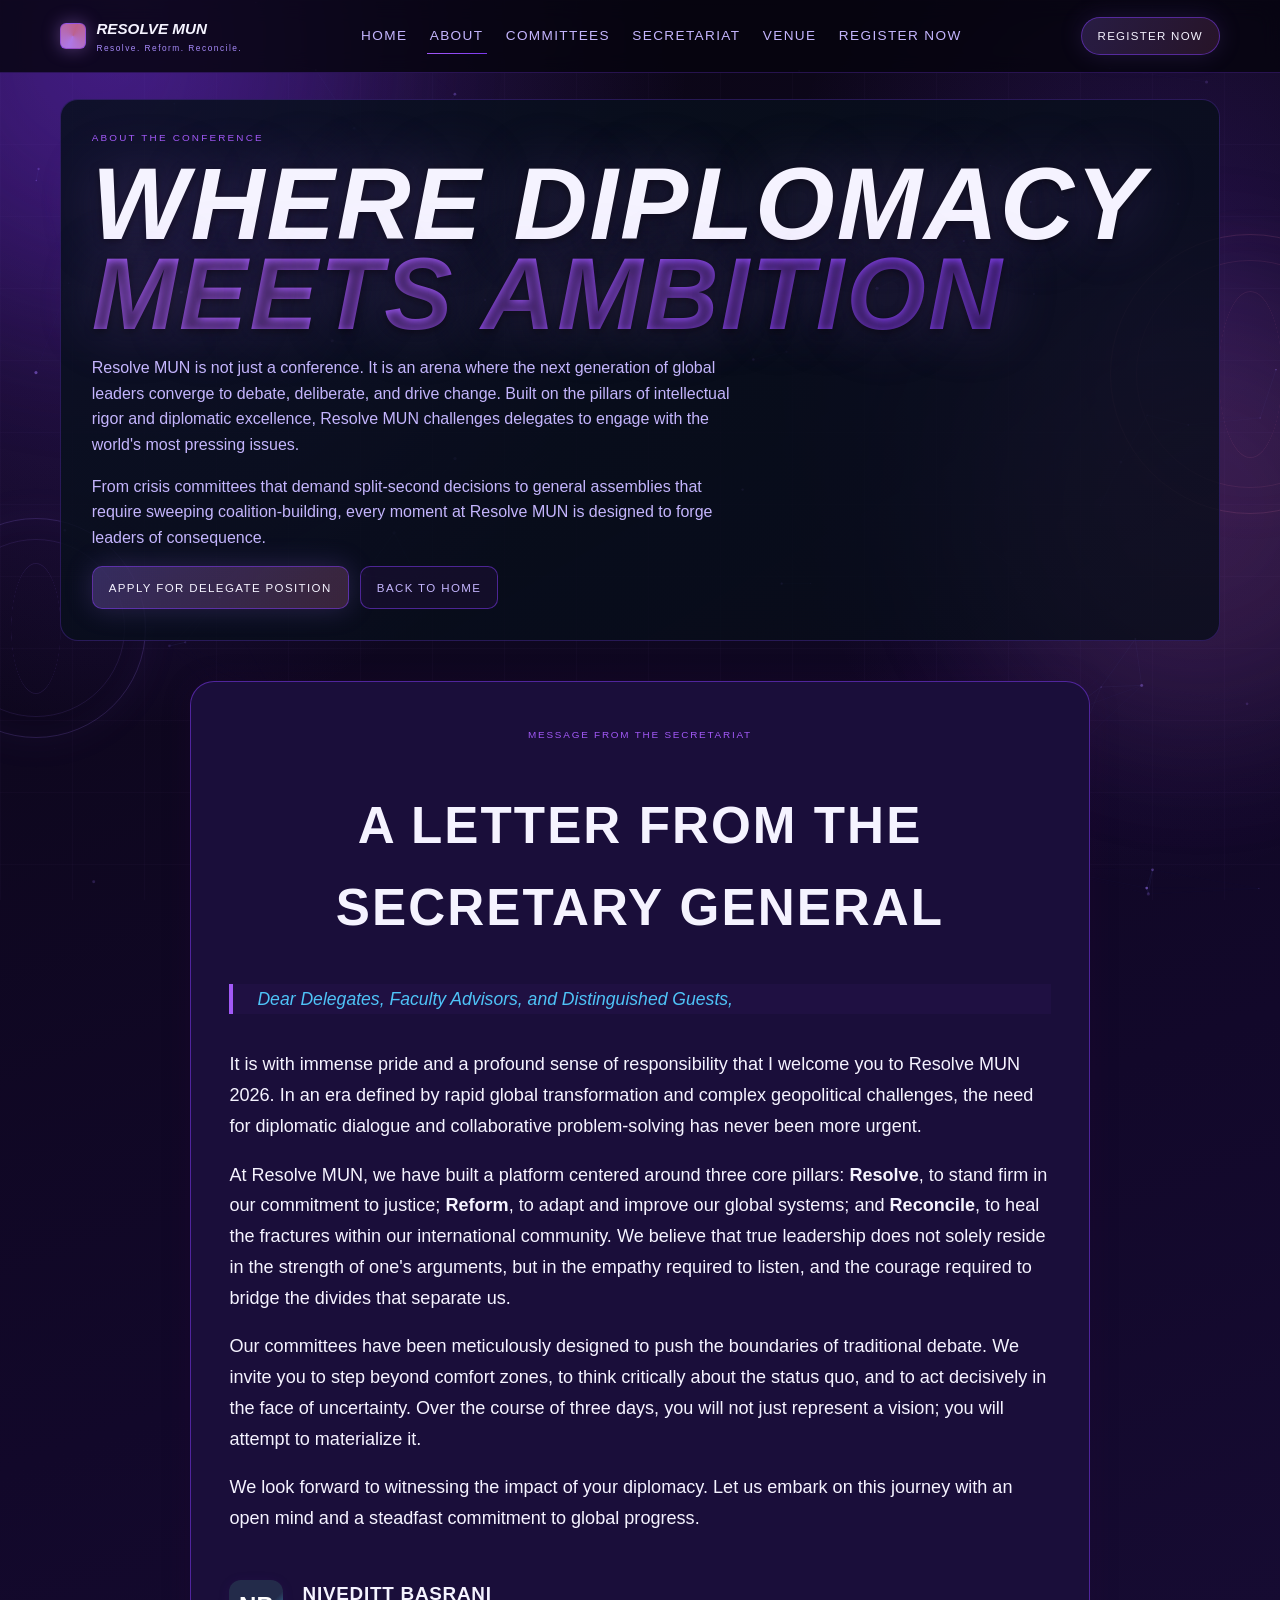
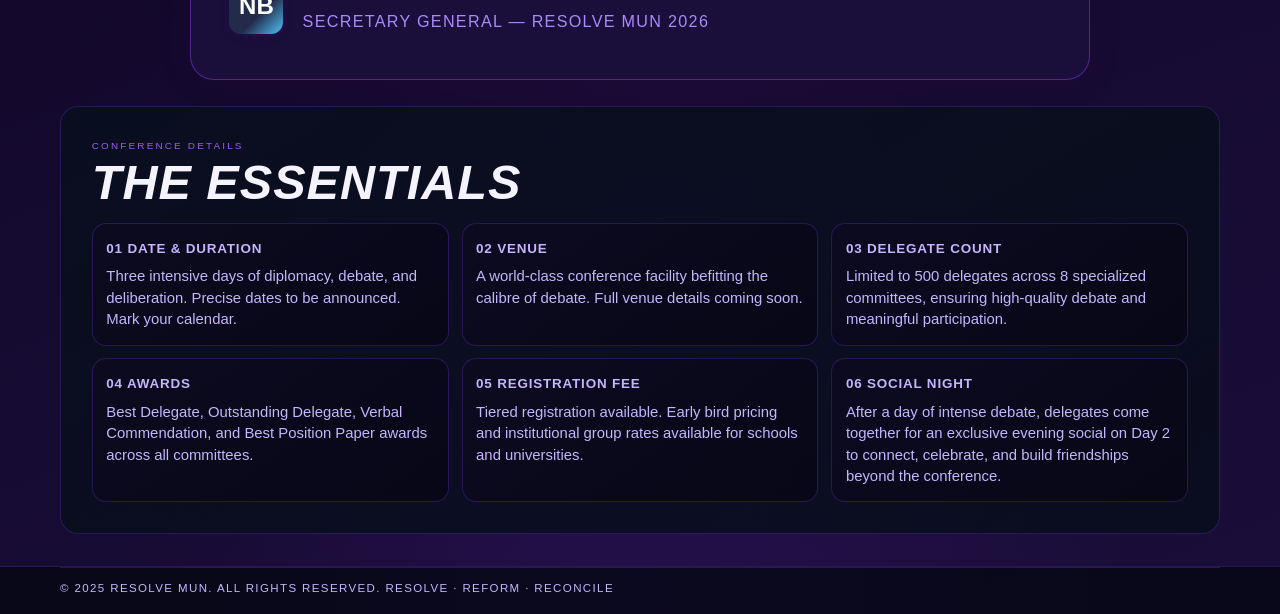
==== about.html @ 6e1ddf8e "changes" ====
<!DOCTYPE html>
<html lang="en">
  <head>
    <meta charset="UTF-8" />
    <meta name="viewport" content="width=device-width, initial-scale=1.0" />
    <title>About | Resolve MUN 2026</title>
    <meta name="description" content="About Resolve MUN 2026 and key conference details." />
    <link rel="stylesheet" href="style.css" />
  </head>
  <body>
    <div class="ambient" aria-hidden="true"></div>
    <div class="orb orb-a" aria-hidden="true"></div>
    <div class="orb orb-b" aria-hidden="true"></div>
    <div class="cursor-glow" aria-hidden="true"></div>

    <header class="site-header">
      <div class="header-inner">
        <a class="brand" href="index.html"><span class="brand-mark" aria-hidden="true"></span><span class="brand-text">RESOLVE MUN<span class="brand-sub">Resolve. Reform. Reconcile.</span></span></a>
        <button class="menu-btn" data-menu-toggle aria-expanded="false" aria-label="Toggle menu">Menu</button>
        <nav class="nav-links">
          <a href="index.html">Home</a>
          <a class="active" href="about.html">About</a>
          <a href="committees.html">Committees</a>
          <a href="secretariat.html">Secretariat</a>
          <a href="venue.html">Venue</a>
          <a href="register.html">Register Now</a>
        </nav>
        <a class="header-cta" href="register.html">Register Now</a>
      </div>
    </header>

    <main>
      <section class="section reveal">
        <p class="section-kicker">About The Conference</p>
        <h1 class="title-xl">Where Diplomacy <span>Meets Ambition</span></h1>
        <p class="section-intro">Resolve MUN is not just a conference. It is an arena where the next generation of global leaders converge to debate, deliberate, and drive change. Built on the pillars of intellectual rigor and diplomatic excellence, Resolve MUN challenges delegates to engage with the world's most pressing issues.</p>
        <p class="section-intro">From crisis committees that demand split-second decisions to general assemblies that require sweeping coalition-building, every moment at Resolve MUN is designed to forge leaders of consequence.</p>
        <div class="hero-actions">
          <a class="btn btn-primary" href="register.html">Apply For Delegate Position</a>
          <a class="btn btn-secondary" href="index.html">Back To Home</a>
        </div>
      </section>

      <!-- Secretary General's Letter: visually distinct, new style -->
      <section class="section reveal sg-letter-section" style="max-width: 900px; margin: 2.5rem auto 0 auto; background: var(--bg-2); border-radius: 24px; box-shadow: 0 2px 32px 0 rgba(60,0,80,0.13); padding: 2.8rem 2.4rem; border: 1.5px solid var(--line-strong);">
        <p class="section-kicker" style="text-align:center; letter-spacing:0.18em; color:var(--purple-bright);">MESSAGE FROM THE SECRETARIAT</p>
        <h1 style="text-align:center; font-size:3.2rem; font-family:var(--font-display); font-weight:900; letter-spacing:0.04em; margin-bottom:2.2rem; color:var(--text-main); text-transform:uppercase;">A LETTER FROM THE SECRETARY GENERAL</h1>
        <blockquote style="border-left: 4px solid var(--purple-bright); margin: 0 0 2.2rem 0; padding: 0 1.5rem; background: rgba(162,89,247,0.04); font-size:1.18rem; font-style:italic; color:var(--text-soft);">
          <span style="color:#4fc3f7; font-size:1.1rem; font-style:italic;">Dear Delegates, Faculty Advisors, and Distinguished Guests,</span>
        </blockquote>
        <div class="sg-letter" style="color: var(--text-main); font-size:1.13rem; line-height:1.7;">
          <p>It is with immense pride and a profound sense of responsibility that I welcome you to Resolve MUN 2026. In an era defined by rapid global transformation and complex geopolitical challenges, the need for diplomatic dialogue and collaborative problem-solving has never been more urgent.</p>
          <p>At Resolve MUN, we have built a platform centered around three core pillars: <b>Resolve</b>, to stand firm in our commitment to justice; <b>Reform</b>, to adapt and improve our global systems; and <b>Reconcile</b>, to heal the fractures within our international community. We believe that true leadership does not solely reside in the strength of one's arguments, but in the empathy required to listen, and the courage required to bridge the divides that separate us.</p>
          <p>Our committees have been meticulously designed to push the boundaries of traditional debate. We invite you to step beyond comfort zones, to think critically about the status quo, and to act decisively in the face of uncertainty. Over the course of three days, you will not just represent a vision; you will attempt to materialize it.</p>
          <p>We look forward to witnessing the impact of your diplomacy. Let us embark on this journey with an open mind and a steadfast commitment to global progress.</p>
        </div>
        <div style="margin-top: 2.8rem; display:flex; align-items:center; gap:1.2rem;">
          <div style="background:linear-gradient(135deg,#232b4a 60%,#4fc3f7 100%); border-radius:12px; width:54px; height:54px; display:flex; align-items:center; justify-content:center; font-size:1.5rem; font-weight:700; color:#fff; box-shadow:0 2px 12px 0 rgba(76,29,149,0.13);">NB</div>
          <div>
            <div style="font-weight: bold; font-size: 1.18rem; letter-spacing:0.04em; color:var(--text-main);">NIVEDITT BASRANI</div>
            <div style="font-size: 1.01rem; color: var(--text-muted); letter-spacing:0.08em;">SECRETARY GENERAL — RESOLVE MUN 2026</div>
          </div>
        </div>
      </section>

      <section class="section reveal">
        <p class="section-kicker">Conference Details</p>
        <h2>The Essentials</h2>
        <div class="grid-3">
          <article class="card"><h4>01 Date &amp; Duration</h4><p>Three intensive days of diplomacy, debate, and deliberation. Precise dates to be announced. Mark your calendar.</p></article>
          <article class="card"><h4>02 Venue</h4><p>A world-class conference facility befitting the calibre of debate. Full venue details coming soon.</p></article>
          <article class="card"><h4>03 Delegate Count</h4><p>Limited to 500 delegates across 8 specialized committees, ensuring high-quality debate and meaningful participation.</p></article>
          <article class="card"><h4>04 Awards</h4><p>Best Delegate, Outstanding Delegate, Verbal Commendation, and Best Position Paper awards across all committees.</p></article>
          <article class="card"><h4>05 Registration Fee</h4><p>Tiered registration available. Early bird pricing and institutional group rates available for schools and universities.</p></article>
          <article class="card"><h4>06 Social Night</h4><p>After a day of intense debate, delegates come together for an exclusive evening social on Day 2 to connect, celebrate, and build friendships beyond the conference.</p></article>
        </div>
      </section>

    </main>

    <footer class="footer">
      <div class="footer-note">&copy; 2025 Resolve MUN. All rights reserved. Resolve · Reform · Reconcile</div>
    </footer>

    <nav class="mob-nav" aria-label="Mobile navigation" style="display:none">
      <a class="mob-nav-item" href="index.html">
        <svg viewBox="0 0 24 24" width="24" height="24" fill="none" stroke="currentColor" stroke-width="1.8" stroke-linecap="round" stroke-linejoin="round" aria-hidden="true"><path d="M3 9.5L12 3l9 6.5V20a1 1 0 0 1-1 1H4a1 1 0 0 1-1-1V9.5z"/><path d="M9 21V12h6v9"/></svg>
        <span>Home</span>
      </a>
      <a class="mob-nav-item active" href="about.html">
        <svg viewBox="0 0 24 24" width="24" height="24" fill="none" stroke="currentColor" stroke-width="1.8" stroke-linecap="round" stroke-linejoin="round" aria-hidden="true"><circle cx="12" cy="12" r="9"/><line x1="12" y1="8" x2="12.01" y2="8" stroke-width="2.5"/><line x1="12" y1="11" x2="12" y2="16"/></svg>
        <span>About</span>
      </a>
      <a class="mob-nav-item" href="committees.html">
        <svg viewBox="0 0 24 24" width="24" height="24" fill="none" stroke="currentColor" stroke-width="1.8" stroke-linecap="round" stroke-linejoin="round" aria-hidden="true"><rect x="3" y="3" width="7" height="7" rx="1"/><rect x="14" y="3" width="7" height="7" rx="1"/><rect x="3" y="14" width="7" height="7" rx="1"/><rect x="14" y="14" width="7" height="7" rx="1"/></svg>
        <span>Committees</span>
      </a>
      <a class="mob-nav-item" href="venue.html">
        <svg viewBox="0 0 24 24" width="24" height="24" fill="none" stroke="currentColor" stroke-width="1.8" stroke-linecap="round" stroke-linejoin="round" aria-hidden="true"><path d="M12 2C8.13 2 5 5.13 5 9c0 5.25 7 13 7 13s7-7.75 7-13c0-3.87-3.13-7-7-7z"/><circle cx="12" cy="9" r="2.5"/></svg>
        <span>Venue</span>
      </a>
      <a class="mob-nav-item" href="register.html">
        <svg viewBox="0 0 24 24" width="24" height="24" fill="none" stroke="currentColor" stroke-width="1.8" stroke-linecap="round" stroke-linejoin="round" aria-hidden="true"><polygon points="12 2 15.09 8.26 22 9.27 17 14.14 18.18 21.02 12 17.77 5.82 21.02 7 14.14 2 9.27 8.91 8.26 12 2"/></svg>
        <span>Register</span>
      </a>
    </nav>
    <script src="script.js"></script>
  </body>
</html>
---- style.css ----
@media (max-width: 600px) {
  /* Countdown box: tighter, more readable, less border radius */
  .countdown-wrap {
    padding: 0.7rem 0.5rem !important;
    border-radius: 14px !important;
    margin-bottom: 1.2rem !important;
  }
  .countdown-grid {
    gap: 0.22rem !important;
  }
  .time-box {
    padding: 0.55rem 0.08rem !important;
    border-radius: 9px !important;
  }
  .time-box span {
    font-size: 1.15rem !important;
  }
  .time-box small {
    font-size: 0.38rem !important;
  }
  .countdown-summary {
    font-size: 0.6rem !important;
    margin-top: 0.4rem !important;
  }

  /* Waitlist form: stack input and button vertically, full width, better spacing */
  #waitlist-form {
    flex-direction: column !important;
    align-items: stretch !important;
    gap: 0.6rem !important;
    max-width: 100% !important;
  }
  #waitlist-form input[type="email"] {
    width: 100% !important;
    font-size: 1rem !important;
    min-width: 0 !important;
  }
  #waitlist-form button {
    width: 100% !important;
    min-width: 0 !important;
    margin-top: 0.2rem !important;
    font-size: 1rem !important;
    border-radius: 999px !important;
    padding: 1.1rem 0.5rem !important;
  }
  #waitlist-status {
    text-align: center !important;
    font-size: 0.98rem !important;
  }
}
@import url("https://fonts.googleapis.com/css2?family=Cormorant+Garamond:ital,wght@0,300;0,400;0,600;1,300;1,400;1,600&family=DM+Sans:opsz,wght@9..40,300;9..40,400;9..40,500;9..40,600&display=swap");

:root {
  --bg-0: #0a0613;
  --bg-1: #12082a;
  --bg-2: #1a0e3a;
  --purple-bright: #a259f7;
  --purple-mid:    #7c3aed;
  --purple-deep:   #4c1d95;
  --rose:          #7c3aed;
  --lavender:      #c4b5fd;
  --line:          rgba(124, 58, 237, 0.28);
  --line-strong:   rgba(124, 58, 237, 0.55);
  --text-main:  #f5f3ff;
  --text-soft:  #c4b5fd;
  --text-muted: #a78bfa;
  --font-logo: "Cormorant Garamond", Georgia, serif;
  --font-nav: "Cormorant Garamond", Georgia, serif;
  --font-display: 'Bebas Neue', Arial, sans-serif;
  --font-body: 'Oswald', Arial, sans-serif;
  --max-width: 1160px;
}

* {
  box-sizing: border-box;
}

html,
body {
  margin: 0;
  padding: 0;
  scroll-behavior: smooth;
  background-color: var(--bg-0);
  overscroll-behavior-y: none;
}

body {
  position: relative;
  isolation: isolate;
  min-height: 100vh;
  font-family: var(--font-body);
  font-weight: 400;
  line-height: 1.6;
  color: var(--text-main);
  background:
    radial-gradient(ellipse 80% 60% at 10% 0%,   rgba(124, 58, 237, 0.38), transparent 55%),
    radial-gradient(ellipse 60% 50% at 90% 15%,  rgba(124, 58, 237, 0.22), transparent 50%),
    radial-gradient(ellipse 70% 55% at 50% 100%, rgba(76, 29, 149, 0.22), transparent 55%),
    linear-gradient(160deg, var(--bg-0) 0%, #12082a 55%, #1a0e3a 100%);
  overflow-x: hidden;
}

body.menu-open {
  overflow: hidden;
}

a {
  color: inherit;
}

.ambient {
  position: fixed;
  inset: 0;
  z-index: 0;
  pointer-events: none;
  background:
    linear-gradient(rgba(155, 114, 245, 0.04) 1px, transparent 1px),
    linear-gradient(90deg, rgba(155, 114, 245, 0.04) 1px, transparent 1px);
  background-size: 72px 72px;
  opacity: 0.6;
  mix-blend-mode: screen;
}

.orb {
  position: fixed;
  z-index: 0;
  filter: blur(70px);
  pointer-events: none;
  opacity: 0.72;
}

.orb-a {
  width: 560px;
  height: 560px;
  border-radius: 50%;
  background: radial-gradient(circle, rgba(109, 40, 217, 0.46), rgba(76, 20, 160, 0.10));
  top: -220px;
  left: -180px;
  animation: driftA 20s ease-in-out infinite;
}

.orb-b {
  width: 480px;
  height: 480px;
  border-radius: 50%;
  background: radial-gradient(circle, rgba(232, 121, 168, 0.22), rgba(155, 114, 245, 0.08));
  right: -160px;
  top: 30vh;
  animation: driftB 25s ease-in-out infinite;
}

.cursor-dot {
  position: fixed;
  top: 0;
  left: 0;
  width: 6px;
  height: 6px;
  margin: -3px 0 0 -3px;
  border-radius: 50%;
  pointer-events: none;
  z-index: 62;
  background: var(--purple-bright);
  box-shadow: 0 0 10px rgba(192, 132, 252, 0.9);
  opacity: 0;
  transition: opacity 0.2s ease;
}

.cursor-glow {
  position: fixed;
  top: 0;
  left: 0;
  width: 44px;
  height: 44px;
  margin: -22px 0 0 -22px;
  border-radius: 50%;
  pointer-events: none;
  z-index: 61;
  border: 1px solid rgba(155, 114, 245, 0.55);
  background: radial-gradient(circle, rgba(155, 114, 245, 0.06) 0, transparent 70%);
  opacity: 0;
  transition: opacity 0.3s ease, width 0.3s ease, height 0.3s ease, margin 0.3s ease, border-color 0.3s ease;
}

.cursor-glow.cursor-expanded {
  width: 68px;
  height: 68px;
  margin: -34px 0 0 -34px;
  border-color: rgba(232, 121, 168, 0.65);
  background: radial-gradient(circle, rgba(232, 121, 168, 0.07) 0, transparent 70%);
}

.floating-globes {
  position: fixed;
  inset: 0;
  z-index: 1;
  pointer-events: none;
}

.wire-globe {
  position: absolute;
  width: 220px;
  aspect-ratio: 1;
  border-radius: 50%;
  border: 1px solid rgba(155, 114, 245, 0.38);
  box-shadow: 0 0 45px rgba(155, 114, 245, 0.1), inset 0 0 30px rgba(155, 114, 245, 0.07);
  opacity: 0.55;
  animation: globeSpin 20s linear infinite;
}

.wire-globe::before,
.wire-globe::after {
  content: "";
  position: absolute;
  inset: 9%;
  border-radius: 50%;
  border: 1px solid rgba(155, 114, 245, 0.22);
}

.wire-globe::after {
  inset: 20% 6%;
  transform: rotateY(75deg);
}

.globe-left {
  left: -74px;
  bottom: 18%;
}

.globe-right {
  right: -110px;
  top: 26%;
  width: 280px;
  border-color: rgba(232, 121, 168, 0.28);
  box-shadow: 0 0 45px rgba(232, 121, 168, 0.07), inset 0 0 30px rgba(232, 121, 168, 0.05);
  animation-duration: 24s;
}

.globe-right::before,
.globe-right::after {
  border-color: rgba(232, 121, 168, 0.18);
}

.site-header,
main,
.footer {
  position: relative;
  z-index: 3;
}

.site-header {
  position: sticky;
  top: 0;
  z-index: 40;
  backdrop-filter: blur(10px);
  border-bottom: 1px solid var(--line);
  background: rgba(6, 4, 14, 0.82);
}

.header-inner {
  width: min(var(--max-width), 92vw);
  margin: 0 auto;
  min-height: 72px;
  display: flex;
  align-items: center;
  justify-content: space-between;
  gap: 1rem;
}

.brand {
  display: flex;
  align-items: center;
  gap: 0.65rem;
  text-decoration: none;
  font-family: var(--font-display);
  font-style: italic;
  font-size: 1.05rem;
  color: var(--text-main);
}

.brand-mark {
  width: 26px;
  height: 26px;
  border-radius: 6px;
  border: 1px solid var(--line-strong);
  box-shadow: 0 0 18px rgba(192, 132, 252, 0.4);
  background: conic-gradient(from 200deg, rgba(192, 132, 252, 0.9), rgba(232, 121, 168, 0.8), rgba(192, 132, 252, 0.9));
}

.brand-text {
  font-size: 0.95rem;
  font-weight: 600;
}

.brand-sub {
  display: block;
  font-family: var(--font-body);
  font-style: normal;
  letter-spacing: 0.18em;
  font-size: 0.52rem;
  color: var(--text-muted);
  font-weight: 400;
}

.nav-links {
  display: flex;
  align-items: center;
  gap: 1rem;
}

.nav-links a {
  text-decoration: none;
  font-size: 0.85rem;
  letter-spacing: 0.1em;
  text-transform: uppercase;
  color: var(--text-soft);
  padding: 0.45rem 0.2rem;
  position: relative;
  touch-action: manipulation;
}

.nav-links a::after {
  content: "";
  position: absolute;
  left: 0;
  right: 0;
  bottom: 0;
  height: 1px;
  transform: scaleX(0);
  transform-origin: left;
  background: linear-gradient(90deg, var(--purple-bright), var(--rose));
  transition: transform 0.25s ease;
}

.nav-links a:hover::after,
.nav-links a.active::after {
  transform: scaleX(1);
}

.header-cta {
  border: 1px solid var(--line-strong);
  border-radius: 999px;
  padding: 0.52rem 1rem;
  text-transform: uppercase;
  letter-spacing: 0.11em;
  font-size: 0.72rem;
  text-decoration: none;
  color: var(--text-main);
  background: linear-gradient(115deg, rgba(155, 114, 245, 0.22), rgba(232, 121, 168, 0.14));
  box-shadow: 0 0 24px rgba(155, 114, 245, 0.15);
  transition: box-shadow 0.2s ease, border-color 0.2s ease;
}

.menu-btn {
  display: none;
  background: transparent;
  border: 1px solid var(--line);
  border-radius: 8px;
  color: var(--text-main);
  padding: 0.4rem 0.75rem;
  cursor: pointer;
  touch-action: manipulation;
  font-size: 0.78rem;
  letter-spacing: 0.08em;
}

.hero {
  width: min(var(--max-width), 92vw);
  margin: 2.4rem auto 0;
  display: grid;
  grid-template-columns: 1.15fr 0.85fr;
  gap: 1.2rem;
}

.hero-panel {
  border: 1px solid var(--line);
  border-radius: 20px;
  padding: clamp(1.1rem, 2.6vw, 2.1rem);
  background: linear-gradient(140deg, rgba(10, 18, 32, 0.95), rgba(8, 15, 28, 0.75));
  box-shadow: inset 0 1px 0 rgba(255, 255, 255, 0.05), 0 18px 50px rgba(0, 0, 0, 0.35);
  transition: border-color 0.4s ease, box-shadow 0.4s ease;
}

.badge {
  display: inline-flex;
  align-items: center;
  gap: 0.5rem;
  border: 1px solid var(--line-strong);
  border-radius: 999px;
  padding: 0.35rem 0.75rem;
  letter-spacing: 0.14em;
  font-size: 0.62rem;
  text-transform: uppercase;
  color: var(--text-soft);
}

.hero h1,
.title-xl {
  margin: 0.8rem 0 0;
  font-family: var(--font-display);
  font-style: italic;
  text-transform: uppercase;
  letter-spacing: 0.02em;
  line-height: 0.88;
  font-size: clamp(3.2rem, 8vw, 7.5rem);
  text-shadow: 0 0 60px rgba(192, 132, 252, 0.25), 0 2px 8px rgba(0, 0, 0, 0.6);
  font-weight: 600;
}

.hero h1 span,
.title-xl span {
  display: block;
  background: linear-gradient(135deg, var(--purple-bright) 20%, var(--rose) 80%);
  -webkit-background-clip: text;
  -webkit-text-fill-color: transparent;
  background-clip: text;
}

.tagline {
  font-family: var(--font-body);
  margin: 1rem 0 0;
  font-size: clamp(0.72rem, 1.3vw, 0.88rem);
  letter-spacing: 0.28em;
  text-transform: uppercase;
  color: var(--purple-bright);
  font-weight: 500;
}

.hero p {
  color: var(--text-soft);
  max-width: 58ch;
}

.metrics {
  margin-top: 1.1rem;
  display: grid;
  grid-template-columns: repeat(3, 1fr);
  gap: 0.7rem;
}

.metric {
  padding: 0.8rem;
  border-radius: 12px;
  border: 1px solid var(--line);
  background: rgba(9, 17, 29, 0.66);
  text-align: center;
}

.metric strong {
  display: block;
  font-family: var(--font-display);
  font-style: italic;
  font-size: 1.5rem;
  font-weight: 600;
  color: var(--purple-bright);
  line-height: 1;
}

.metric small {
  font-size: 0.62rem;
  letter-spacing: 0.16em;
  text-transform: uppercase;
  color: var(--text-muted);
}

.hero-actions {
  margin-top: 1rem;
  display: flex;
  flex-wrap: wrap;
  gap: 0.7rem;
}

.btn {
  border: 1px solid var(--line-strong);
  border-radius: 10px;
  padding: 0.7rem 1rem;
  text-decoration: none;
  text-transform: uppercase;
  font-size: 0.72rem;
  letter-spacing: 0.12em;
  touch-action: manipulation;
  transition: transform 0.22s ease, box-shadow 0.22s ease, border-color 0.22s ease;
}

.btn-primary {
  background: linear-gradient(130deg, rgba(155, 114, 245, 0.3), rgba(232, 121, 168, 0.22));
  color: var(--text-main);
  box-shadow: 0 0 28px rgba(155, 114, 245, 0.22);
}

.btn-secondary {
  color: var(--text-soft);
  background: rgba(30, 18, 55, 0.55);
}

.btn:hover {
  transform: translateY(-2px);
  border-color: rgba(192, 132, 252, 0.7);
  box-shadow: 0 6px 28px rgba(155, 114, 245, 0.28);
}

.countdown-wrap {
  margin-top: 1rem;
  border-top: 1px solid var(--line);
  padding-top: 1rem;
}

.countdown-head {
  margin: 0;
  text-transform: uppercase;
  letter-spacing: 0.2em;
  font-size: 0.64rem;
  color: var(--lavender);
}

.countdown-grid {
  margin-top: 0.75rem;
  display: grid;
  grid-template-columns: repeat(4, 1fr);
  gap: 0.55rem;
}

.time-box {
  text-align: center;
  border: 1px solid var(--line);
  border-radius: 12px;
  padding: 0.6rem;
  background: rgba(30, 18, 55, 0.45);
}

.time-box span {
  display: block;
  font-family: var(--font-display);
  font-style: italic;
  font-size: 1.5rem;
  font-weight: 600;
  color: var(--purple-bright);
  line-height: 1;
}

.time-box small {
  display: block;
  font-size: 0.56rem;
  letter-spacing: 0.2em;
  text-transform: uppercase;
  color: var(--text-muted);
  margin-top: 0.15rem;
}

.countdown-summary {
  margin: 0.7rem 0 0;
  font-size: 0.78rem;
  letter-spacing: 0.08em;
  color: var(--text-soft);
}
.hero-visual {
  display: grid;
  grid-template-columns: 1fr 1fr;
  gap: 0.8rem;
  align-items: stretch;
  width: 100%;
  max-width: var(--max-width);
  margin: 0 auto;
}
@media (max-width: 900px) {
  .hero-visual {
    display: flex;
    flex-direction: column;
    align-items: center;
    gap: 1.2rem;
    width: 100%;
    max-width: 600px;
    margin: 0 auto;
  }
  .hero-visual > .holo-card {
    display: none;
  }
}

.holo-card {
  position: relative;
  border-radius: 16px;
  border: 1px solid var(--line);
  overflow: hidden;
  min-height: 210px;
  background:
    linear-gradient(135deg, rgba(9, 19, 35, 0.88), rgba(5, 12, 22, 0.9)),
    radial-gradient(circle at 76% 26%, rgba(192, 132, 252, 0.14), transparent 35%);
}

.holo-card::before {
  content: "";
  position: absolute;
  inset: 0;
  background:
    repeating-linear-gradient(
      0deg,
      transparent,
      transparent 14px,
      rgba(155, 114, 245, 0.035) 14px,
      rgba(155, 114, 245, 0.035) 15px
    );
  animation: hudSweep 10s linear infinite;
}

.holo-core {
  position: absolute;
  width: 130px;
  aspect-ratio: 1;
  border-radius: 50%;
  border: 1px solid rgba(155, 114, 245, 0.48);
  left: 50%;
  top: 50%;
  transform: translate(-50%, -50%);
  box-shadow: inset 0 0 28px rgba(155, 114, 245, 0.14), 0 0 22px rgba(155, 114, 245, 0.14);
  animation: globeSpin 13s linear infinite;
}

.holo-core::before,
.holo-core::after {
  content: "";
  position: absolute;
  border-radius: 50%;
  border: 1px solid rgba(155, 114, 245, 0.28);
}

.holo-core::before {
  inset: 14%;
}

.holo-core::after {
  inset: 32% 10%;
}

.holo-label {
  position: absolute;
  left: 14px;
  top: 12px;
  margin: 0;
  font-size: 0.6rem;
  letter-spacing: 0.18em;
  text-transform: uppercase;
  color: var(--lavender);
}

.holo-ping {
  position: absolute;
  width: 7px;
  height: 7px;
  border-radius: 50%;
  background: var(--rose);
  box-shadow: 0 0 10px rgba(232, 121, 168, 0.7);
  animation: ping 3.2s ease-in-out infinite;
}

.holo-ping.a {
  left: 24%;
  top: 30%;
}

.holo-ping.b {
  right: 20%;
  bottom: 24%;
  animation-delay: 1.2s;
}

.image-card {
  border-radius: 16px;
  border: 1px solid var(--line);
  overflow: hidden;
  min-height: 180px;
  background: #07111f;
  position: relative;
}

.image-card img {
  width: 100%;
  height: 100%;
  object-fit: cover;
  transform: scale(1.01);
}

.image-caption {
  position: absolute;
  left: 0;
  right: 0;
  bottom: 0;
  margin: 0;
  padding: 0.6rem 0.75rem;
  font-size: 0.65rem;
  letter-spacing: 0.18em;
  text-transform: uppercase;
  background: linear-gradient(180deg, transparent, rgba(3, 8, 16, 0.93));
}

.stats-ribbon {
  width: min(var(--max-width), 92vw);
  margin: 1rem auto 0;
  border: 1px solid var(--line);
  border-radius: 14px;
  display: grid;
  grid-template-columns: repeat(4, 1fr);
  background: rgba(8, 15, 28, 0.7);
}

.stats-ribbon .cell {
  padding: 0.95rem;
  border-right: 1px solid var(--line);
  text-align: center;
}

.stats-ribbon .cell:last-child {
  border-right: 0;
}

.cell strong {
  font-family: var(--font-display);
  font-style: italic;
  font-weight: 600;
  font-size: clamp(1.3rem, 2.8vw, 1.9rem);
  color: var(--purple-bright);
  line-height: 1;
}

.cell small {
  display: block;
  margin-top: 0.3rem;
  font-size: 0.62rem;
  letter-spacing: 0.18em;
  color: var(--text-muted);
}

.section {
  width: min(var(--max-width), 92vw);
  margin: 1.6rem auto 0;
  border: 1px solid var(--line);
  border-radius: 18px;
  padding: clamp(1rem, 2.4vw, 2rem);
  background: linear-gradient(150deg, rgba(8, 16, 30, 0.86), rgba(7, 13, 24, 0.78));
}

.section h2,
.section h3 {
  font-family: var(--font-display);
  font-style: italic;
  letter-spacing: 0.02em;
  text-transform: uppercase;
  font-size: clamp(1.9rem, 3.8vw, 3.1rem);
  font-weight: 600;
  margin: 0.3rem 0 0;
  line-height: 1;
}

.section-kicker {
  margin: 0;
  color: var(--purple-bright);
  text-transform: uppercase;
  letter-spacing: 0.22em;
  font-size: 0.62rem;
  font-weight: 500;
}

.section-intro {
  color: var(--text-soft);
  max-width: 72ch;
}

.split {
  display: grid;
  grid-template-columns: 1.1fr 0.9fr;
  gap: 1rem;
  align-items: start;
}

.number-grid {
  margin-top: 1rem;
  display: grid;
  grid-template-columns: repeat(2, 1fr);
  gap: 0.7rem;
}

.number-card {
  border: 1px solid var(--line);
  border-radius: 12px;
  padding: 0.85rem;
  background: rgba(7, 14, 26, 0.75);
}

.number-card .num {
  font-family: var(--font-display);
  font-style: italic;
  color: var(--purple-bright);
  font-size: 1.2rem;
  font-weight: 600;
}

.grid-3 {
  margin-top: 1rem;
  display: grid;
  grid-template-columns: repeat(3, minmax(0, 1fr));
  gap: 0.8rem;
}

.grid-2 {
  margin-top: 1rem;
  display: grid;
  grid-template-columns: repeat(2, minmax(0, 1fr));
  gap: 0.8rem;
}

.card {
  border: 1px solid var(--line);
  border-radius: 14px;
  padding: 0.85rem;
  background: linear-gradient(145deg, rgba(14, 10, 32, 0.9), rgba(8, 7, 22, 0.86));
  position: relative;
  overflow: hidden;
  transition: border-color 0.32s ease, box-shadow 0.32s ease, transform 0.32s ease;
}

.card::after {
  content: "";
  position: absolute;
  top: -60%;
  left: -80%;
  width: 55%;
  height: 220%;
  background: linear-gradient(
    105deg,
    transparent 0%,
    rgba(155, 114, 245, 0.09) 42%,
    rgba(255, 255, 255, 0.04) 50%,
    transparent 60%
  );
  transform: skewX(-22deg);
  transition: left 0.62s ease;
  pointer-events: none;
}

.card:hover::after {
  left: 130%;
}

.card:hover {
  border-color: rgba(155, 114, 245, 0.38);
  box-shadow: 0 6px 28px rgba(0, 0, 0, 0.32), 0 0 18px rgba(155, 114, 245, 0.1);
  transform: translateY(-2px);
}

.card h4 {
  margin: 0;
  font-family: var(--font-body);
  font-weight: 600;
  letter-spacing: 0.06em;
  font-size: 0.84rem;
  text-transform: uppercase;
  color: var(--lavender);
}

.card p {
  margin: 0.45rem 0 0;
  color: var(--text-soft);
  font-size: 0.93rem;
  line-height: 1.45;
}

.feature-list {
  margin: 0.8rem 0 0;
  display: grid;
  grid-template-columns: repeat(3, minmax(0, 1fr));
  gap: 0.65rem;
}

.feature-item {
  border: 1px solid var(--line);
  border-radius: 10px;
  padding: 0.65rem;
  text-align: center;
  font-size: 0.68rem;
  letter-spacing: 0.1em;
  text-transform: uppercase;
  color: var(--text-soft);
}

.cta-section {
  position: relative;
  overflow: hidden;
}

.registration-form {
  margin-top: 1rem;
}

.payment-qr-card {
  margin-top: 1rem;
}

.payment-qr-card h4 {
  margin-bottom: 0.35rem;
}

.payment-qr-media {
  margin-top: 0.7rem;
  max-width: 280px;
  border: 1px solid var(--line);
  border-radius: 12px;
  overflow: hidden;
  background: rgba(255, 255, 255, 0.92);
}

.payment-qr-media img {
  display: block;
  width: 100%;
  height: auto;
}

.form-grid {
  display: grid;
  grid-template-columns: repeat(2, minmax(0, 1fr));
  gap: 0.8rem;
}

.field-group {
  display: flex;
  flex-direction: column;
  gap: 0.35rem;
}

.field-group span {
  font-size: 0.65rem;
  letter-spacing: 0.14em;
  text-transform: uppercase;
  color: var(--lavender);
  font-weight: 500;
}

.field-group input,
.field-group select,
.field-group textarea {
  width: 100%;
  border: 1px solid var(--line);
  border-radius: 10px;
  padding: 0.72rem 0.8rem;
  background: rgba(6, 14, 26, 0.72);
  color: var(--text-main);
  font-family: var(--font-body);
  font-size: 0.9rem;
  transition: border-color 0.2s ease, box-shadow 0.2s ease;
}

.field-group input[type="file"] {
  padding: 0.58rem 0.65rem;
}

.field-group input[type="file"]::file-selector-button {
  border: 1px solid var(--line-strong);
  border-radius: 8px;
  background: rgba(155, 114, 245, 0.16);
  color: var(--text-main);
  padding: 0.4rem 0.65rem;
  margin-right: 0.7rem;
  cursor: pointer;
}

.field-help {
  font-size: 0.75rem;
  color: var(--text-muted);
  line-height: 1.35;
}

.field-group textarea {
  resize: vertical;
  min-height: 84px;
}

.field-group input:focus,
.field-group select:focus,
.field-group textarea:focus {
  outline: none;
  border-color: rgba(192, 132, 252, 0.75);
  box-shadow: 0 0 0 3px rgba(192, 132, 252, 0.14);
}

.field-group-full {
  grid-column: 1 / -1;
}

.consent-row {
  flex-direction: row;
  align-items: flex-start;
  gap: 0.55rem;
  border: 1px solid var(--line);
  border-radius: 12px;
  padding: 0.75rem;
  background: rgba(13, 10, 31, 0.72);
}

.consent-row input[type="checkbox"] {
  width: 18px;
  height: 18px;
  margin-top: 1px;
  accent-color: var(--purple-bright);
  flex-shrink: 0;
}

.consent-row span {
  text-transform: none;
  letter-spacing: 0;
  line-height: 1.45;
  color: var(--text-soft);
  font-size: 0.84rem;
}

.honeypot-field {
  position: absolute;
  left: -9999px;
  opacity: 0;
  pointer-events: none;
}

.form-actions {
  margin-top: 0.95rem;
  display: flex;
  align-items: center;
  gap: 0.9rem;
  flex-wrap: wrap;
}

.form-actions .btn {
  cursor: pointer;
}

.form-actions .btn[disabled] {
  opacity: 0.66;
  cursor: not-allowed;
}

.form-status {
  margin: 0;
  font-size: 0.8rem;
  color: var(--text-soft);
  letter-spacing: 0.03em;
}

.form-status.success {
  color: #8be4a3;
}

.form-status.error {
  color: #ff8fa8;
}

.cta-section::before {
  content: "";
  position: absolute;
  inset: -120% 40% auto auto;
  width: 360px;
  height: 360px;
  background: radial-gradient(circle, rgba(192, 132, 252, 0.18), transparent 70%);
}

.partners {
  display: grid;
  grid-template-columns: repeat(5, minmax(0, 1fr));
  gap: 0.6rem;
}

.partners div {
  border: 1px dashed var(--line-strong);
  border-radius: 10px;
  text-align: center;
  padding: 0.6rem;
  letter-spacing: 0.14em;
  text-transform: uppercase;
  font-size: 0.63rem;
}

.footer {
  margin-top: 2rem;
  border-top: 1px solid var(--line);
  background: rgba(3, 8, 15, 0.72);
}

.footer-inner {
  width: min(var(--max-width), 92vw);
  margin: 0 auto;
  padding: 1.2rem 0 1.4rem;
  display: grid;
  grid-template-columns: 1.2fr 1fr 1fr;
  gap: 1rem;
}

.footer h5 {
  margin: 0 0 0.35rem;
  font-family: var(--font-body);
  font-weight: 600;
  letter-spacing: 0.1em;
  text-transform: uppercase;
  font-size: 0.68rem;
  color: var(--lavender);
}

.footer p,
.footer a {
  margin: 0.28rem 0;
  font-size: 0.86rem;
  color: var(--text-soft);
  text-decoration: none;
}

.footer-note {
  border-top: 1px solid var(--line);
  width: min(var(--max-width), 92vw);
  margin: 0 auto;
  padding: 0.7rem 0 1rem;
  font-size: 0.72rem;
  letter-spacing: 0.12em;
  text-transform: uppercase;
  color: var(--text-soft);
}

.reveal {
  opacity: 0;
  transform: translateY(18px);
}

.reveal.in-view {
  opacity: 1;
  transform: translateY(0);
  transition: transform 0.6s cubic-bezier(0.2, 0.7, 0.2, 1), opacity 0.6s ease;
}

.tilt {
  transform-style: preserve-3d;
  transition: transform 0.25s ease;
}

.pill-row {
  display: flex;
  flex-wrap: wrap;
  gap: 0.5rem;
}

.pill {
  border: 1px solid var(--line);
  border-radius: 999px;
  padding: 0.3rem 0.7rem;
  font-size: 0.63rem;
  letter-spacing: 0.12em;
  text-transform: uppercase;
  color: var(--text-soft);
}

/* ── Mobile bottom navigation (hidden on desktop) ── */
.mob-nav {
  display: none !important;
  position: fixed;
  bottom: 0;
  left: 0;
  right: 0;
  z-index: 50;
  background: rgba(8, 5, 16, 0.96);
  backdrop-filter: blur(22px) saturate(1.5);
  -webkit-backdrop-filter: blur(22px) saturate(1.5);
  border-top: 1px solid var(--line);
  padding-bottom: env(safe-area-inset-bottom, 0px);
}

.mob-nav-item {
  flex: 1;
  position: relative;
  display: flex;
  flex-direction: column;
  align-items: center;
  justify-content: center;
  gap: 4px;
  padding: 10px 4px;
  text-decoration: none;
  color: var(--text-muted);
  font-family: var(--font-body);
  font-size: 0.54rem;
  letter-spacing: 0.07em;
  text-transform: uppercase;
  min-height: 56px;
  touch-action: manipulation;
  transition: color 0.18s ease;
}

.mob-nav-item svg {
  width: 22px;
  height: 22px;
  flex-shrink: 0;
  transition: filter 0.18s ease;
}

.mob-nav-item:hover {
  color: var(--purple-bright);
}

.mob-nav-item.active {
  color: var(--purple-bright);
  background: rgba(192, 132, 252, 0.12);
  border-radius: 14px;
}

.mob-nav-item.active svg {
  filter: drop-shadow(0 0 6px rgba(192, 132, 252, 0.8));
}

.mob-nav-item.active::before {
  content: "";
  position: absolute;
  bottom: 6px;
  width: 18px;
  height: 3px;
  border-radius: 999px;
  background: var(--purple-bright);
  box-shadow: 0 0 8px rgba(192, 132, 252, 0.9);
}

@keyframes scan {
  from {
    transform: translateY(0);
  }
  to {
    transform: translateY(8px);
  }
}

@keyframes driftA {
  0%,
  100% {
    transform: translate(0, 0);
  }
  50% {
    transform: translate(80px, 40px);
  }
}

@keyframes driftB {
  0%,
  100% {
    transform: translate(0, 0);
  }
  50% {
    transform: translate(-70px, -40px);
  }
}

@keyframes globeSpin {
  from {
    transform: rotate(0deg);
  }
  to {
    transform: rotate(360deg);
  }
}

@keyframes ping {
  0%,
  100% {
    transform: scale(1);
    opacity: 0.8;
  }
  50% {
    transform: scale(1.8);
    opacity: 0.3;
  }
}

@keyframes panelPulse {
  0%,
  100% {
    border-color: var(--line);
    box-shadow: inset 0 1px 0 rgba(255, 255, 255, 0.05), 0 18px 50px rgba(0, 0, 0, 0.35);
  }
  50% {
    border-color: rgba(192, 132, 252, 0.46);
    box-shadow: inset 0 1px 0 rgba(255, 255, 255, 0.05), 0 24px 56px rgba(0, 0, 0, 0.4), 0 0 34px rgba(155, 114, 245, 0.22);
  }
}

@keyframes hudSweep {
  from {
    transform: translateY(-12px);
  }
  to {
    transform: translateY(12px);
  }
}

@media (max-width: 980px) {
  /* Hero: stack panels vertically */
  .hero {
    grid-template-columns: 1fr;
    margin-top: 1.4rem;
    gap: 0.9rem;
  }

  .split {
    grid-template-columns: 1fr;
  }

  /* Footer: 2-col on tablet */
  .footer-inner {
    grid-template-columns: repeat(2, 1fr);
  }

  .grid-3,
  .feature-list {
    grid-template-columns: repeat(2, minmax(0, 1fr));
  }

  .partners {
    grid-template-columns: repeat(3, minmax(0, 1fr));
  }

  .stats-ribbon {
    grid-template-columns: repeat(2, 1fr);
  }

  .stats-ribbon .cell {
    border-bottom: 1px solid var(--line);
  }

  /* Remove right border from even cells in 2-col layout */
  .stats-ribbon .cell:nth-child(even) {
    border-right: 0;
  }

  /* Remove bottom border from last row cells */
  .stats-ribbon .cell:nth-last-child(-n+2) {
    border-bottom: 0;
  }

  /* Hero visual: countdown full-width, holo-cards side by side */
  .hero-visual {
    grid-template-columns: repeat(2, 1fr);
    gap: 0.7rem;
  }

  .countdown-wrap {
    grid-column: 1 / -1;
    border-top: none;
    margin-top: 0;
    padding-top: 0;
    text-align: center;
    border: 1px solid rgba(192, 132, 252, 0.22);
    border-radius: 24px;
    padding: 1.5rem 1.2rem;
    background: rgba(14, 8, 32, 0.82);
    box-shadow: 0 2px 18px 0 rgba(60,0,80,0.10);
    margin-bottom: 1.2rem;
  }
/* Secretary General's Letter Desktop Styles */
@media (min-width: 900px) {
  .sg-letter-section {
    max-width: 700px;
    margin: 2.5rem auto 0 auto !important;
    background: var(--bg-2);
    border-radius: 18px;
    box-shadow: 0 2px 24px 0 rgba(60,0,80,0.10);
    padding: 2.6rem 2.4rem !important;
    border: 1.5px solid var(--line-strong);
  }
  .sg-letter-section .title-lg {
    font-size: 2.2rem;
    color: var(--purple-bright);
    margin-bottom: 1.3rem;
    font-family: var(--font-display);
    letter-spacing: 0.01em;
  }
  .sg-letter {
    font-size: 1.13rem;
    color: var(--text-main);
    line-height: 1.7;
  }
  .sg-letter-section .section-kicker {
    font-size: 1.01rem;
    color: var(--text-muted);
    letter-spacing: 0.13em;
    margin-bottom: 0.7rem;
  }
}
}

@media (max-width: 760px) {
  /* ══════════════════════════════════════
     MOBILE WEB APP — native app aesthetic
     Desktop styles untouched above 760px
  ══════════════════════════════════════ */

  :root { --max-width: 100%; }

  /* ── Bottom nav ── */
  .mob-nav { display: flex !important; }

  body {
    padding-bottom: 72px;
    overflow-x: hidden;
  }

  /* ── Header: transparent splash → blur on scroll ── */
  .menu-btn   { display: none; }
  .header-cta { display: none; }
  .nav-links  { display: none !important; }
  .brand-sub  { display: none; }

  .site-header {
    background: transparent;
    border-bottom: none;
    backdrop-filter: none;
    -webkit-backdrop-filter: none;
    transition: background 0.3s ease, backdrop-filter 0.3s ease, border-color 0.3s ease;
  }

  .site-header.scrolled {
    background: rgba(6, 3, 14, 0.88);
    border-bottom: 1px solid var(--line);
    backdrop-filter: blur(20px);
    -webkit-backdrop-filter: blur(20px);
  }

  .header-inner {
    min-height: 56px;
    justify-content: center;
    width: 100%;
    padding: 0 1.2rem;
  }

  .brand { font-size: 1rem; }

  /* ════════════════════════════════
     HERO — full-screen splash screen
  ════════════════════════════════ */
  .hero {
    display: block;
    width: 100%;
    margin: 0;
    padding: 0;
  }

  /* First panel: true full-screen splash */
  .hero > .hero-panel:first-child {
    border: none;
    border-radius: 0 0 36px 36px;
    background: linear-gradient(
      180deg,
      rgba(10, 5, 22, 0.05) 0%,
      rgba(80, 35, 160, 0.14) 38%,
      rgba(10, 7, 22, 0.88) 80%,
      var(--bg-0) 100%
    );
    box-shadow: none;
    min-height: calc(100svh - 56px);
    display: flex;
    flex-direction: column;
    justify-content: flex-end;
    align-items: center;
    text-align: center;
    padding: 1.5rem 1.4rem 2.4rem;
    margin-top: -56px;
    padding-top: calc(1.5rem + 56px);
  }

  .hero h1,
  .title-xl {
    font-size: clamp(3.8rem, 17vw, 5.6rem);
    line-height: 0.84;
    margin: 0.5rem 0 0;
  }

  .badge {
    display: inline-flex;
    margin: 0 auto;
    font-size: 0.58rem;
    background: rgba(192, 132, 252, 0.1);
    border-color: rgba(192, 132, 252, 0.3);
  }

  .tagline {
    font-size: 0.64rem;
    letter-spacing: 0.22em;
    margin: 0.85rem auto 0;
    opacity: 0.7;
  }

  .hero > .hero-panel:first-child > p:not(.badge):not(.tagline):not(.countdown-summary) {
    font-size: 0.9rem;
    margin-left: auto;
    margin-right: auto;
    opacity: 0.8;
  }

  /* Metrics: horizontal pill chips */
  .metrics {
    display: flex;
    flex-direction: row;
    gap: 0.5rem;
    justify-content: center;
    margin-top: 1.2rem;
    width: 100%;
  }

  .metric {
    flex: 1;
    padding: 0.8rem 0.4rem;
    border-radius: 999px;
    background: rgba(25, 12, 52, 0.7);
    border: 1px solid rgba(192, 132, 252, 0.22);
    backdrop-filter: blur(10px);
    text-align: center;
  }

  .metric strong {
    font-size: 1.15rem;
    display: block;
  }

  .metric small {
    font-size: 0.5rem;
    display: block;
    margin-top: 0.1rem;
    opacity: 0.7;
  }

  /* CTA: pill-shaped, full-width stack */
  .hero-actions {
    flex-direction: column;
    gap: 0.55rem;
    margin-top: 1.4rem;
    width: 100%;
  }

  .btn {
    width: 100%;
    text-align: center;
    padding: 1.05rem 1rem;
    font-size: 0.76rem;
    border-radius: 999px;
    letter-spacing: 0.06em;
  }

  /* Subtle scroll hint */
  .hero > .hero-panel:first-child > .countdown-summary {
    font-size: 0.58rem;
    margin-top: 0.9rem;
    opacity: 0.38;
    letter-spacing: 0.14em;
  }

  /* ── Second hero panel (countdown) ── */
  .hero-visual {
    display: flex;
    flex-direction: column;
    gap: 0.7rem;
    padding: 0.85rem 1rem 0;
  }

  .hero-visual > .holo-card {
    display: none;
  }

  .countdown-wrap {
    border-top: none;
    margin-top: 0;
    padding-top: 0;
    text-align: center;
    border: 1px solid rgba(192, 132, 252, 0.2);
    border-radius: 24px;
    padding: 1.3rem 1rem;
    background: rgba(14, 8, 32, 0.75);
    backdrop-filter: blur(18px);
  }

  .countdown-head {
    font-size: 0.56rem;
    letter-spacing: 0.24em;
    margin-bottom: 0.75rem;
    opacity: 0.65;
  }

  .countdown-grid {
    grid-template-columns: repeat(4, 1fr);
    gap: 0.45rem;
    display: grid;
  }

  .time-box {
    padding: 0.85rem 0.2rem;
    border-radius: 14px;
    background: rgba(192, 132, 252, 0.09);
    border: 1px solid rgba(192, 132, 252, 0.18);
  }

  .time-box span {
    font-size: 1.75rem;
    line-height: 1;
    color: var(--purple-bright);
  }

  .time-box small {
    font-size: 0.47rem;
    margin-top: 0.25rem;
    opacity: 0.6;
    display: block;
  }

  .countdown-summary {
    font-size: 0.65rem;
    margin-top: 0.65rem;
    opacity: 0.55;
  }

  /* ── Stats ribbon: 2×2 ── */
  .stats-ribbon {
    display: grid;
    grid-template-columns: repeat(2, 1fr);
    width: calc(100% - 2rem);
    margin: 0.8rem auto 0;
    border-radius: 22px;
    overflow: hidden;
  }

  .stats-ribbon .cell {
    padding: 1.25rem 0.75rem;
    border-bottom: 1px solid var(--line);
    border-right: 1px solid var(--line);
  }

  .stats-ribbon .cell:nth-child(even) { border-right: none; }
  .stats-ribbon .cell:nth-last-child(-n+2) { border-bottom: none; }

  .cell strong { font-size: clamp(1.55rem, 7vw, 2.1rem); }
  .cell small   { font-size: 0.58rem; }

  /* ── Sections ── */
  .section {
    width: calc(100% - 2rem);
    margin: 0.8rem auto 0;
    padding: 1.4rem 1.2rem;
    border-radius: 24px;
    box-sizing: border-box;
  }

  .section h2,
  .section h3 {
    font-size: clamp(1.9rem, 8.5vw, 2.9rem);
    line-height: 0.93;
  }

  .section-kicker {
    font-size: 0.56rem;
    letter-spacing: 0.24em;
  }

  .section-intro {
    font-size: 0.92rem;
    line-height: 1.6;
    margin-top: 0.6rem;
  }

  /* ── Grids ── */
  .grid-2,
  .number-grid,
  .split,
  .form-grid {
    grid-template-columns: 1fr;
    gap: 0.6rem;
  }

  /* Committees: 2-col always on mobile */
  .grid-3 {
    grid-template-columns: repeat(2, 1fr);
    gap: 0.5rem;
  }

  .feature-list {
    grid-template-columns: repeat(2, 1fr);
    gap: 0.5rem;
  }

  .partners {
    grid-template-columns: repeat(2, 1fr);
    gap: 0.5rem;
  }

  /* ── Cards ── */
  .card {
    padding: 1rem 0.9rem;
    border-radius: 18px;
    border-width: 1px;
    border-left: 2px solid rgba(192, 132, 252, 0.38);
  }

  .card h4 {
    font-size: 0.81rem;
    margin-bottom: 0.2rem;
    line-height: 1.25;
  }

  .card p {
    font-size: 0.8rem;
    line-height: 1.5;
    opacity: 0.72;
  }

  .field-group input,
  .field-group select,
  .field-group textarea {
    font-size: 16px;
  }

  .field-group input[type="file"] {
    padding: 0.7rem;
  }

  .field-group input[type="file"]::file-selector-button {
    width: 100%;
    margin: 0 0 0.45rem;
    display: block;
    text-align: center;
  }

  .payment-qr-media {
    max-width: 100%;
  }

  /* Number cards: horizontal layout */
  .number-card {
    padding: 1.1rem;
    border-radius: 18px;
    display: flex;
    flex-direction: row;
    gap: 0.9rem;
    align-items: flex-start;
  }

  .number-card .num {
    font-size: 1.15rem;
    min-width: 2rem;
    flex-shrink: 0;
    color: var(--purple-bright);
  }

  /* ── CTA section ── */
  .cta-section { text-align: center; }

  /* ── Footer ── */
  .footer { margin-top: 0.8rem; }

  .footer-inner {
    grid-template-columns: 1fr;
    gap: 1.5rem;
    width: calc(100% - 2rem);
    margin: 0 auto;
    padding: 1.2rem 0;
  }

  .footer-note {
    width: calc(100% - 2rem);
    text-align: center;
    font-size: 0.62rem;
  }

  /* ── Decorative: off ── */
  .wire-globe { display: none; }

  /* ── Secret badge ── */
  .secret-badge {
    bottom: calc(72px + 0.65rem);
    font-size: 0.76rem;
    padding: 0.55rem 1.1rem;
  }
}

@media (prefers-reduced-motion: reduce) {
  *,
  *::before,
  *::after {
    animation: none !important;
    transition: none !important;
    scroll-behavior: auto !important;
  }

  .reveal {
    opacity: 1;
    transform: none;
  }
}

/* ── Small mobile (≤ 480px) ── */
@media (max-width: 480px) {
  /* Smaller phones (SE, 12 mini, etc.) */

  .hero h1,
  .title-xl {
    font-size: clamp(3rem, 15vw, 4rem);
  }

  .section,
  .stats-ribbon,
  .hero-visual {
    width: calc(100% - 1.4rem);
  }

  .section {
    border-radius: 20px;
    padding: 1.1rem 1rem;
  }

  .stats-ribbon {
    border-radius: 18px;
  }

  .metric {
    padding: 0.65rem 0.3rem;
  }

  .metric strong { font-size: 1rem; }

  .time-box span  { font-size: 1.45rem; }
  .time-box small { font-size: 0.43rem; }

  .time-box {
    padding: 0.65rem 0.15rem;
    border-radius: 12px;
  }

  .countdown-grid { gap: 0.3rem; }
  .countdown-wrap { padding: 1rem 0.75rem; }

  .stats-ribbon .cell { padding: 1rem 0.6rem; }
  .cell strong { font-size: 1.35rem; }

  .btn {
    font-size: 0.72rem;
    padding: 0.95rem 1rem;
  }

  /* On very small screens, committees go single column */
  .grid-3 {
    grid-template-columns: 1fr;
  }

  .feature-list {
    grid-template-columns: 1fr;
  }

  .ambient { background-size: 44px 44px; }

  .mob-nav-item span { font-size: 0.52rem; }
}

/* ── Secret drink popup easter egg ── */
#secret-drink-popup {
  position: fixed;
  inset: 0;
  z-index: 9999;
  background: rgba(4, 2, 12, 0.82);
  backdrop-filter: blur(16px);
  -webkit-backdrop-filter: blur(16px);
  display: flex;
  align-items: flex-end;
  justify-content: center;
  padding: 0 1rem calc(72px + 1rem);
  opacity: 0;
  transition: opacity 0.35s ease;
}

#secret-drink-popup.visible {
  opacity: 1;
}

.sdp-card {
  background: linear-gradient(160deg, rgba(22, 10, 50, 0.99), rgba(10, 5, 26, 0.99));
  border: 1px solid rgba(192, 132, 252, 0.38);
  border-radius: 28px;
  padding: 2rem 1.5rem 1.65rem;
  text-align: center;
  width: 100%;
  max-width: 440px;
  box-shadow:
    0 0 0 1px rgba(255, 255, 255, 0.04) inset,
    0 32px 80px rgba(0, 0, 0, 0.55),
    0 0 60px rgba(192, 132, 252, 0.18);
  transform: translateY(70px);
  transition: transform 0.42s cubic-bezier(0.34, 1.56, 0.64, 1);
}

#secret-drink-popup.visible .sdp-card {
  transform: translateY(0);
}

.sdp-icon {
  font-size: 2.8rem;
  line-height: 1;
  margin-bottom: 0.75rem;
}

.sdp-eyebrow {
  font-family: var(--font-body);
  font-size: 0.54rem;
  letter-spacing: 0.28em;
  text-transform: uppercase;
  color: var(--purple-bright);
  margin: 0 0 0.4rem;
}

.sdp-title {
  font-family: var(--font-display);
  font-style: italic;
  font-size: 2rem;
  font-weight: 700;
  text-transform: uppercase;
  margin: 0 0 1rem;
  line-height: 0.95;
  background: linear-gradient(135deg, var(--purple-bright), var(--rose));
  -webkit-background-clip: text;
  -webkit-text-fill-color: transparent;
  background-clip: text;
}

.sdp-body {
  font-size: 0.95rem;
  line-height: 1.6;
  color: var(--text-main);
  margin: 0 0 0.75rem;
}

.sdp-body strong {
  color: var(--purple-bright);
}

.sdp-fine {
  font-size: 0.72rem;
  color: var(--text-muted);
  line-height: 1.5;
  border: 1px solid rgba(232, 121, 168, 0.25);
  border-radius: 12px;
  padding: 0.6rem 0.85rem;
  margin: 0 0 1.2rem;
  background: rgba(232, 121, 168, 0.06);
}

.sdp-fine strong {
  color: var(--rose);
}

.sdp-close {
  width: 100%;
  padding: 1rem;
  border-radius: 999px;
  border: none;
  cursor: pointer;
  font-family: var(--font-body);
  font-size: 0.78rem;
  font-weight: 600;
  letter-spacing: 0.05em;
  color: #fff;
  background: linear-gradient(135deg, var(--purple-bright), var(--rose));
  box-shadow: 0 6px 24px rgba(192, 132, 252, 0.32);
  transition: opacity 0.2s ease, transform 0.2s ease;
  -webkit-font-smoothing: antialiased;
}

.sdp-close:active {
  opacity: 0.82;
  transform: scale(0.97);
}

/* ── Touch device optimizations ── */
@media (hover: none) and (pointer: coarse) {
  /* Disable 3D tilt on touch */
  .tilt {
    transform-style: flat;
  }

  /* Prevent stuck hover states on tap */
  .card:hover,
  .metric:hover {
    transform: none;
  }

  .hero-panel:hover {
    border-color: var(--line);
    box-shadow: inset 0 1px 0 rgba(255, 255, 255, 0.05), 0 18px 50px rgba(0, 0, 0, 0.35);
    transform: none;
  }

  .btn:hover {
    transform: none;
  }

  /* Save GPU on mobile — softer orbs */
  .orb {
    opacity: 0.4;
    filter: blur(50px);
  }
}

/* ── Safe area insets (notch / home-bar devices) ── */
@supports (padding: env(safe-area-inset-bottom)) {
  .site-header .header-inner {
    padding-left: max(0px, env(safe-area-inset-left));
    padding-right: max(0px, env(safe-area-inset-right));
  }

  .footer-note {
    padding-bottom: max(1rem, calc(env(safe-area-inset-bottom) + 0.5rem));
  }

  .mob-nav {
    padding-bottom: env(safe-area-inset-bottom, 0px);
  }
}

/* ── Enhancement additions ──────────────────────────── */

.hero-panel:hover {
  border-color: rgba(155, 114, 245, 0.42);
  box-shadow:
    inset 0 1px 0 rgba(255, 255, 255, 0.06),
    0 24px 60px rgba(0, 0, 0, 0.4),
    0 0 38px rgba(155, 114, 245, 0.12);
}

.site-header.scrolled {
  background: rgba(3, 2, 10, 0.9);
  box-shadow: 0 4px 28px rgba(0, 0, 0, 0.5);
}

.metric {
  transition: border-color 0.25s ease, box-shadow 0.25s ease, transform 0.25s ease;
}

.metric:hover {
  border-color: rgba(155, 114, 245, 0.42);
  box-shadow: 0 4px 22px rgba(155, 114, 245, 0.13);
  transform: translateY(-2px);
}

.secret-badge {
  position: fixed;
  bottom: 2rem;
  left: 50%;
  transform: translateX(-50%) translateY(22px);
  background: linear-gradient(135deg, rgba(14, 10, 30, 0.98), rgba(25, 15, 52, 0.98));
  border: 1px solid rgba(155, 114, 245, 0.5);
  border-radius: 100px;
  padding: 0.65rem 1.5rem;
  font-size: 0.82rem;
  letter-spacing: 0.06em;
  color: var(--text-main);
  box-shadow: 0 8px 40px rgba(0, 0, 0, 0.42), 0 0 30px rgba(155, 114, 245, 0.22);
  z-index: 200;
  pointer-events: none;
  opacity: 0;
  transition: opacity 0.4s ease, transform 0.4s ease;
}

.secret-badge.visible {
  opacity: 1;
  transform: translateX(-50%) translateY(0);
}

/* Stagger grid children */
.grid-3 > *:nth-child(1)  { transition-delay: 0s;     }
.grid-3 > *:nth-child(2)  { transition-delay: 0.08s;  }
.grid-3 > *:nth-child(3)  { transition-delay: 0.16s;  }
.grid-3 > *:nth-child(4)  { transition-delay: 0.24s;  }
.grid-3 > *:nth-child(5)  { transition-delay: 0.32s;  }
.grid-3 > *:nth-child(6)  { transition-delay: 0.40s;  }
.grid-3 > *:nth-child(7)  { transition-delay: 0.48s;  }
.grid-3 > *:nth-child(8)  { transition-delay: 0.56s;  }

.grid-2 > *:nth-child(1)  { transition-delay: 0s;    }
.grid-2 > *:nth-child(2)  { transition-delay: 0.1s;  }
.grid-2 > *:nth-child(3)  { transition-delay: 0.2s;  }
.grid-2 > *:nth-child(4)  { transition-delay: 0.3s;  }
.grid-2 > *:nth-child(5)  { transition-delay: 0.4s;  }
.grid-2 > *:nth-child(6)  { transition-delay: 0.5s;  }

.number-grid > *:nth-child(1) { transition-delay: 0s;    }
.number-grid > *:nth-child(2) { transition-delay: 0.1s;  }
.number-grid > *:nth-child(3) { transition-delay: 0.2s;  }
.number-grid > *:nth-child(4) { transition-delay: 0.3s;  }

/* Floating pills */
.pill-row .pill:nth-child(odd)  { animation: pillFloat 4.5s ease-in-out infinite; }
.pill-row .pill:nth-child(even) { animation: pillFloat 5.2s ease-in-out infinite reverse; }
.pill-row .pill:nth-child(2) { animation-delay: 0.6s; }
.pill-row .pill:nth-child(3) { animation-delay: 1.2s; }
.pill-row .pill:nth-child(4) { animation-delay: 1.8s; }
.pill-row .pill:nth-child(5) { animation-delay: 2.4s; }

@keyframes rippleAnim {
  to {
    transform: scale(24);
    opacity: 0;
  }
}

@keyframes burst {
  to {
    transform: translate(var(--bx), var(--by)) scale(0);
    opacity: 0;
  }
}

@keyframes pillFloat {
  0%, 100% { transform: translateY(0px); }
  50%       { transform: translateY(-5px); }
}

@keyframes typewriterBlink {
  0%, 100% { opacity: 1; }
  50%       { opacity: 0; }
}

.tw-cursor::after {
  content: "|";
  animation: typewriterBlink 0.9s ease-in-out infinite;
  color: var(--purple-bright);
  margin-left: 2px;
}
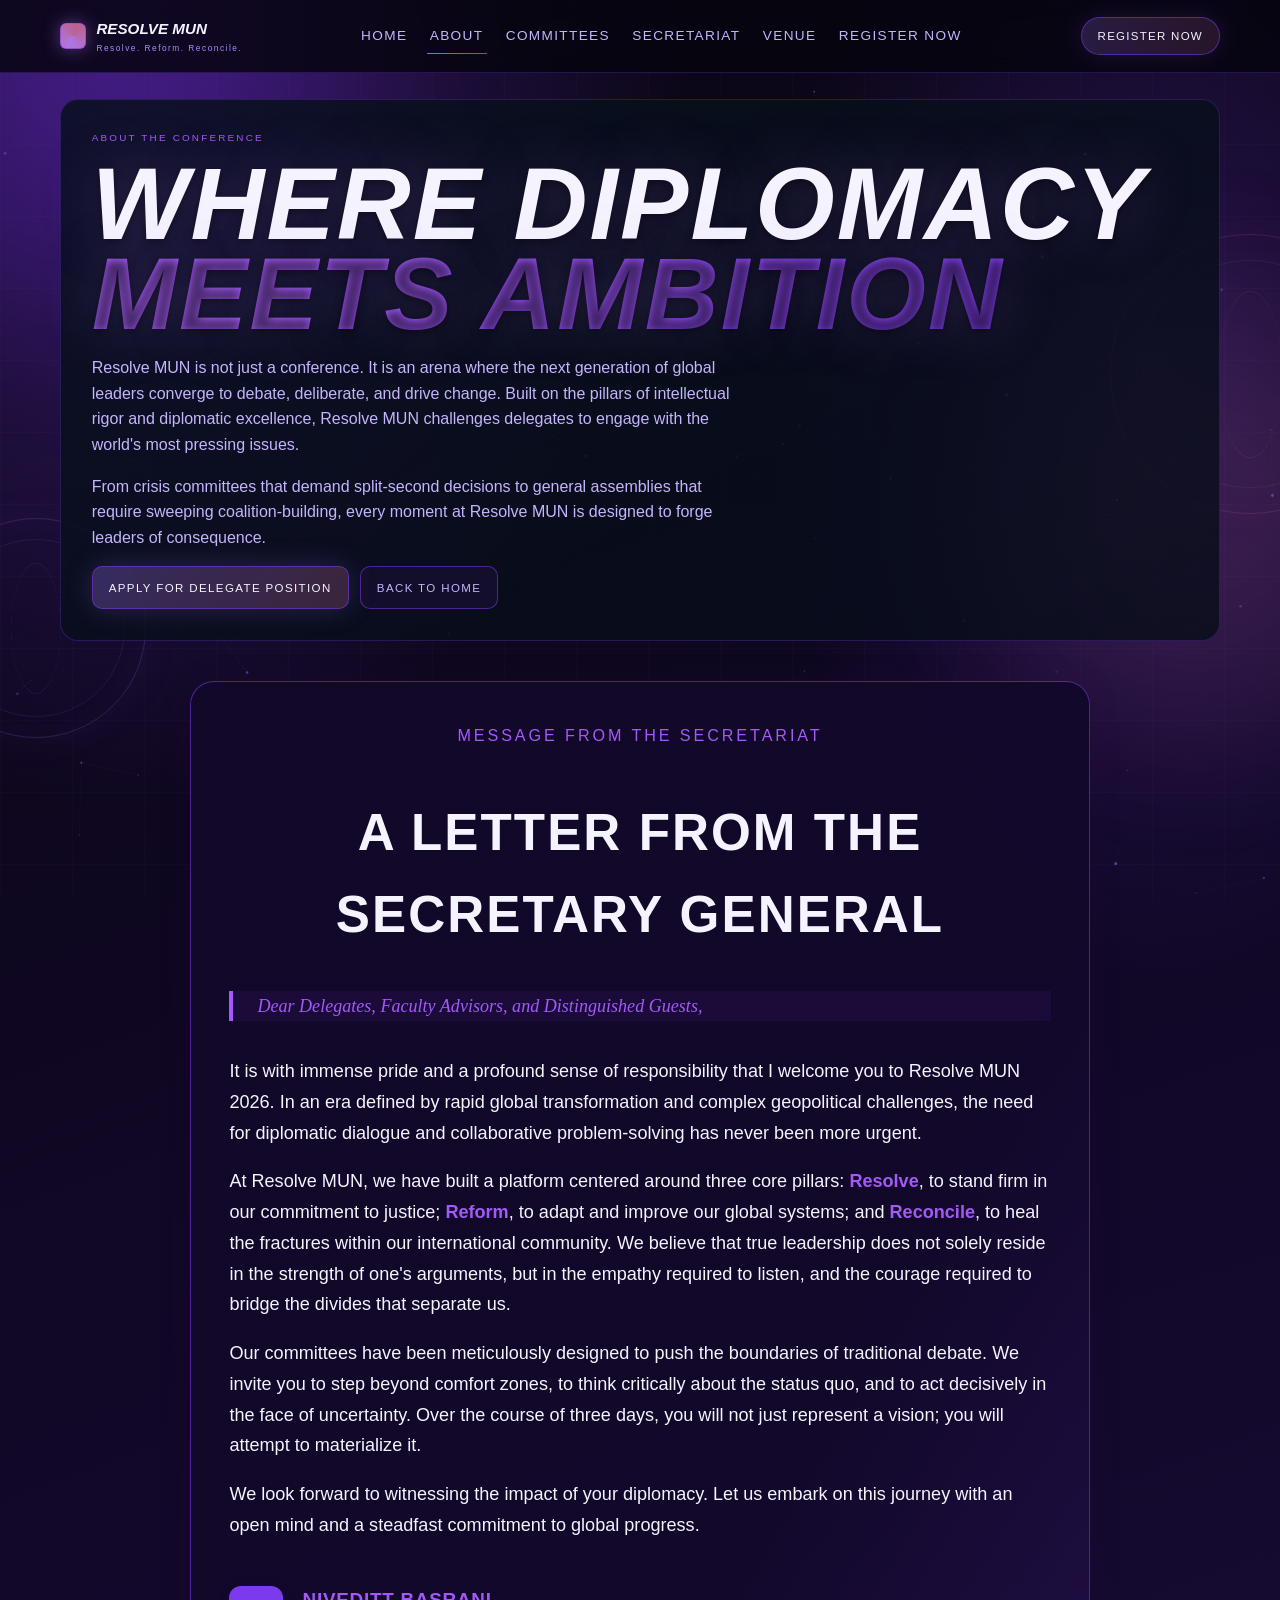
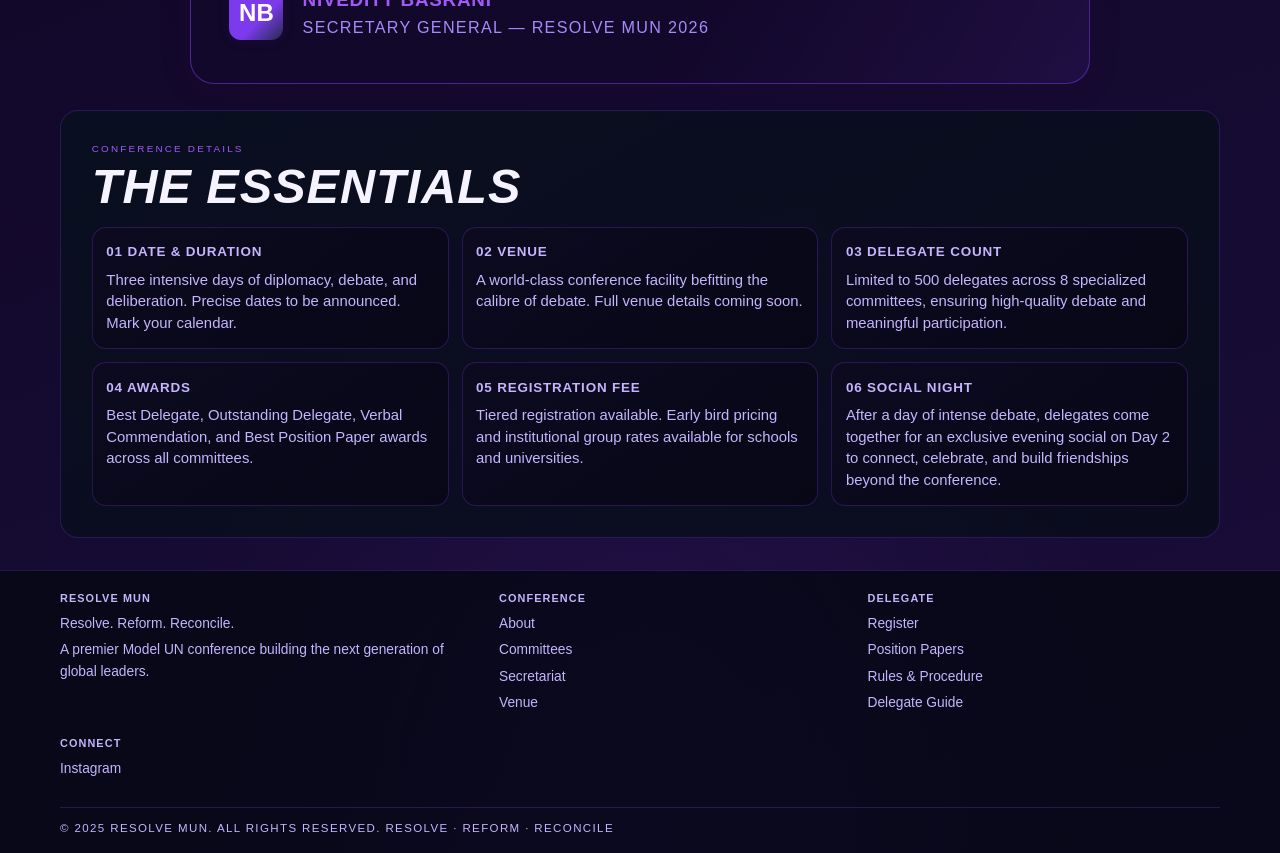
==== commit 77c854a8: "changes" ====
--- a/about.html
+++ b/about.html
@@ -42,23 +42,23 @@
       </section>
 
       <!-- Secretary General's Letter: visually distinct, new style -->
-      <section class="section reveal sg-letter-section" style="max-width: 900px; margin: 2.5rem auto 0 auto; background: var(--bg-2); border-radius: 24px; box-shadow: 0 2px 32px 0 rgba(60,0,80,0.13); padding: 2.8rem 2.4rem; border: 1.5px solid var(--line-strong);">
-        <p class="section-kicker" style="text-align:center; letter-spacing:0.18em; color:var(--purple-bright);">MESSAGE FROM THE SECRETARIAT</p>
+      <section class="section reveal sg-letter-section" style="max-width: 900px; margin: 2.5rem auto 0 auto; background: linear-gradient(120deg, rgba(18,8,42,0.98) 70%, rgba(124,58,237,0.10) 100%); border-radius: 24px; box-shadow: 0 2px 32px 0 rgba(60,0,80,0.13); padding: 2.8rem 2.4rem; border: 1.5px solid var(--line-strong);">
+        <p class="section-kicker" style="text-align:center; letter-spacing:0.18em; color:var(--purple-bright); font-family:var(--font-display);">MESSAGE FROM THE SECRETARIAT</p>
         <h1 style="text-align:center; font-size:3.2rem; font-family:var(--font-display); font-weight:900; letter-spacing:0.04em; margin-bottom:2.2rem; color:var(--text-main); text-transform:uppercase;">A LETTER FROM THE SECRETARY GENERAL</h1>
-        <blockquote style="border-left: 4px solid var(--purple-bright); margin: 0 0 2.2rem 0; padding: 0 1.5rem; background: rgba(162,89,247,0.04); font-size:1.18rem; font-style:italic; color:var(--text-soft);">
-          <span style="color:#4fc3f7; font-size:1.1rem; font-style:italic;">Dear Delegates, Faculty Advisors, and Distinguished Guests,</span>
+        <blockquote style="border-left: 4px solid var(--purple-bright); margin: 0 0 2.2rem 0; padding: 0 1.5rem; background: rgba(124,58,237,0.08); font-size:1.18rem; font-style:italic; color:var(--purple-bright); font-family:var(--font-nav);">
+          <span style="color:var(--purple-bright); font-size:1.13rem; font-style:italic;">Dear Delegates, Faculty Advisors, and Distinguished Guests,</span>
         </blockquote>
-        <div class="sg-letter" style="color: var(--text-main); font-size:1.13rem; line-height:1.7;">
+        <div class="sg-letter" style="color: var(--text-main); font-size:1.13rem; line-height:1.7; font-family:var(--font-body);">
           <p>It is with immense pride and a profound sense of responsibility that I welcome you to Resolve MUN 2026. In an era defined by rapid global transformation and complex geopolitical challenges, the need for diplomatic dialogue and collaborative problem-solving has never been more urgent.</p>
-          <p>At Resolve MUN, we have built a platform centered around three core pillars: <b>Resolve</b>, to stand firm in our commitment to justice; <b>Reform</b>, to adapt and improve our global systems; and <b>Reconcile</b>, to heal the fractures within our international community. We believe that true leadership does not solely reside in the strength of one's arguments, but in the empathy required to listen, and the courage required to bridge the divides that separate us.</p>
+          <p>At Resolve MUN, we have built a platform centered around three core pillars: <b style="color:var(--purple-bright)">Resolve</b>, to stand firm in our commitment to justice; <b style="color:var(--purple-bright)">Reform</b>, to adapt and improve our global systems; and <b style="color:var(--purple-bright)">Reconcile</b>, to heal the fractures within our international community. We believe that true leadership does not solely reside in the strength of one's arguments, but in the empathy required to listen, and the courage required to bridge the divides that separate us.</p>
           <p>Our committees have been meticulously designed to push the boundaries of traditional debate. We invite you to step beyond comfort zones, to think critically about the status quo, and to act decisively in the face of uncertainty. Over the course of three days, you will not just represent a vision; you will attempt to materialize it.</p>
           <p>We look forward to witnessing the impact of your diplomacy. Let us embark on this journey with an open mind and a steadfast commitment to global progress.</p>
         </div>
         <div style="margin-top: 2.8rem; display:flex; align-items:center; gap:1.2rem;">
-          <div style="background:linear-gradient(135deg,#232b4a 60%,#4fc3f7 100%); border-radius:12px; width:54px; height:54px; display:flex; align-items:center; justify-content:center; font-size:1.5rem; font-weight:700; color:#fff; box-shadow:0 2px 12px 0 rgba(76,29,149,0.13);">NB</div>
+          <div style="background:linear-gradient(135deg,#7c3aed 60%,#232b4a 100%); border-radius:12px; width:54px; height:54px; display:flex; align-items:center; justify-content:center; font-size:1.5rem; font-weight:700; color:#fff; box-shadow:0 2px 12px 0 rgba(76,29,149,0.13); font-family:var(--font-display);">NB</div>
           <div>
-            <div style="font-weight: bold; font-size: 1.18rem; letter-spacing:0.04em; color:var(--text-main);">NIVEDITT BASRANI</div>
-            <div style="font-size: 1.01rem; color: var(--text-muted); letter-spacing:0.08em;">SECRETARY GENERAL — RESOLVE MUN 2026</div>
+            <div style="font-weight: bold; font-size: 1.18rem; letter-spacing:0.04em; color:var(--purple-bright); font-family:var(--font-display);">NIVEDITT BASRANI</div>
+            <div style="font-size: 1.01rem; color: var(--text-muted); letter-spacing:0.08em; font-family:var(--font-body);">SECRETARY GENERAL — RESOLVE MUN 2026</div>
           </div>
         </div>
       </section>
@@ -79,6 +79,31 @@
     </main>
 
     <footer class="footer">
+      <div class="footer-inner">
+        <section>
+          <h5>Resolve MUN</h5>
+          <p>Resolve. Reform. Reconcile.</p>
+          <p>A premier Model UN conference building the next generation of global leaders.</p>
+        </section>
+        <section>
+          <h5>Conference</h5>
+          <p><a href="about.html">About</a></p>
+          <p><a href="committees.html">Committees</a></p>
+          <p><a href="secretariat.html">Secretariat</a></p>
+          <p><a href="venue.html">Venue</a></p>
+        </section>
+        <section>
+          <h5>Delegate</h5>
+          <p><a href="register.html">Register</a></p>
+          <p>Position Papers</p>
+          <p>Rules &amp; Procedure</p>
+          <p>Delegate Guide</p>
+        </section>
+        <section>
+          <h5>Connect</h5>
+          <p><a href="https://www.instagram.com/mun.resolve/" target="_blank" rel="noopener">Instagram</a></p>
+        </section>
+      </div>
       <div class="footer-note">&copy; 2025 Resolve MUN. All rights reserved. Resolve · Reform · Reconcile</div>
     </footer>
 
--- a/style.css
+++ b/style.css
@@ -1350,6 +1350,23 @@
     background: rgba(14, 8, 32, 0.82);
     box-shadow: 0 2px 18px 0 rgba(60,0,80,0.10);
     margin-bottom: 1.2rem;
+    width: 100%;
+    max-width: 100%;
+    box-sizing: border-box;
+    align-self: stretch;
+    display: block;
+}
+
+@media (max-width: 600px) {
+  .countdown-wrap {
+    width: 100% !important;
+    max-width: 100vw !important;
+    margin-left: 0 !important;
+    margin-right: 0 !important;
+    border-radius: 18px !important;
+    box-sizing: border-box !important;
+  }
+}
   }
 /* Secretary General's Letter Desktop Styles */
 @media (min-width: 900px) {
@@ -1381,7 +1398,7 @@
     margin-bottom: 0.7rem;
   }
 }
-}
+
 
 @media (max-width: 760px) {
   /* ══════════════════════════════════════
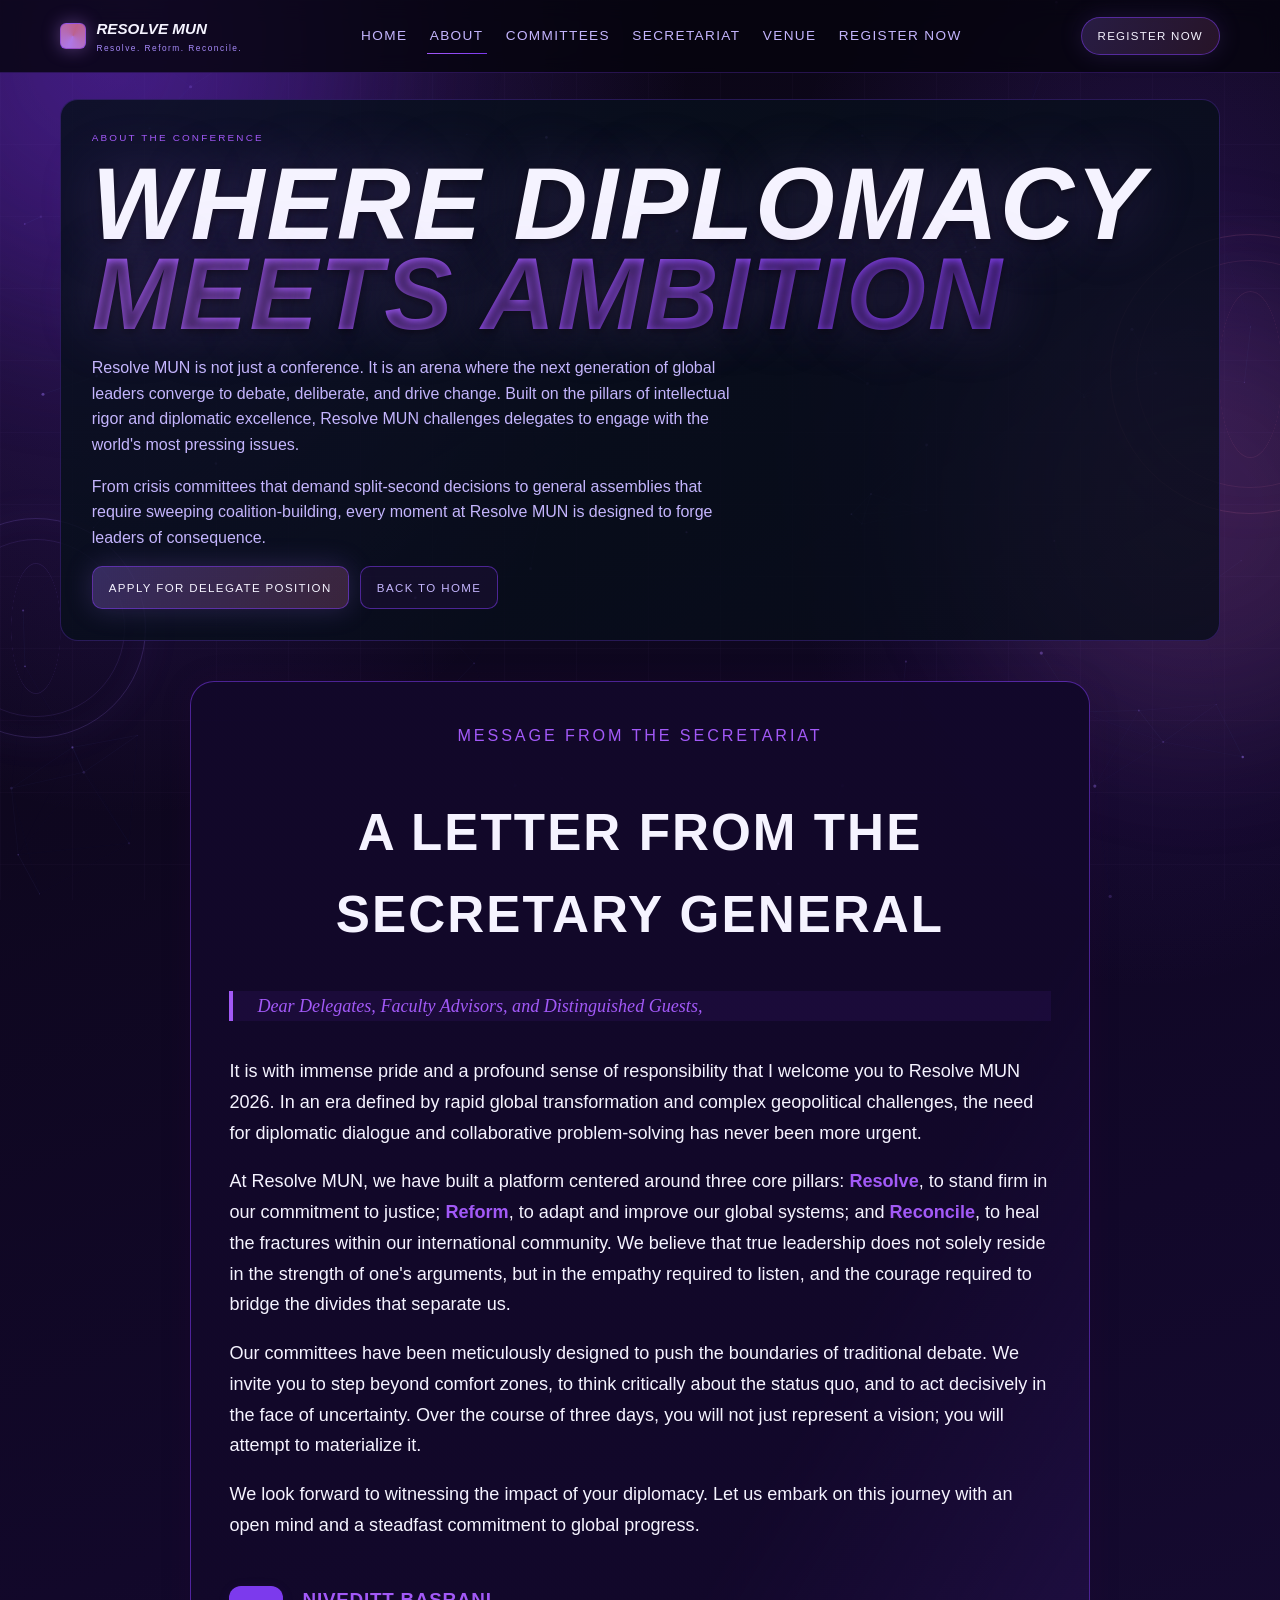
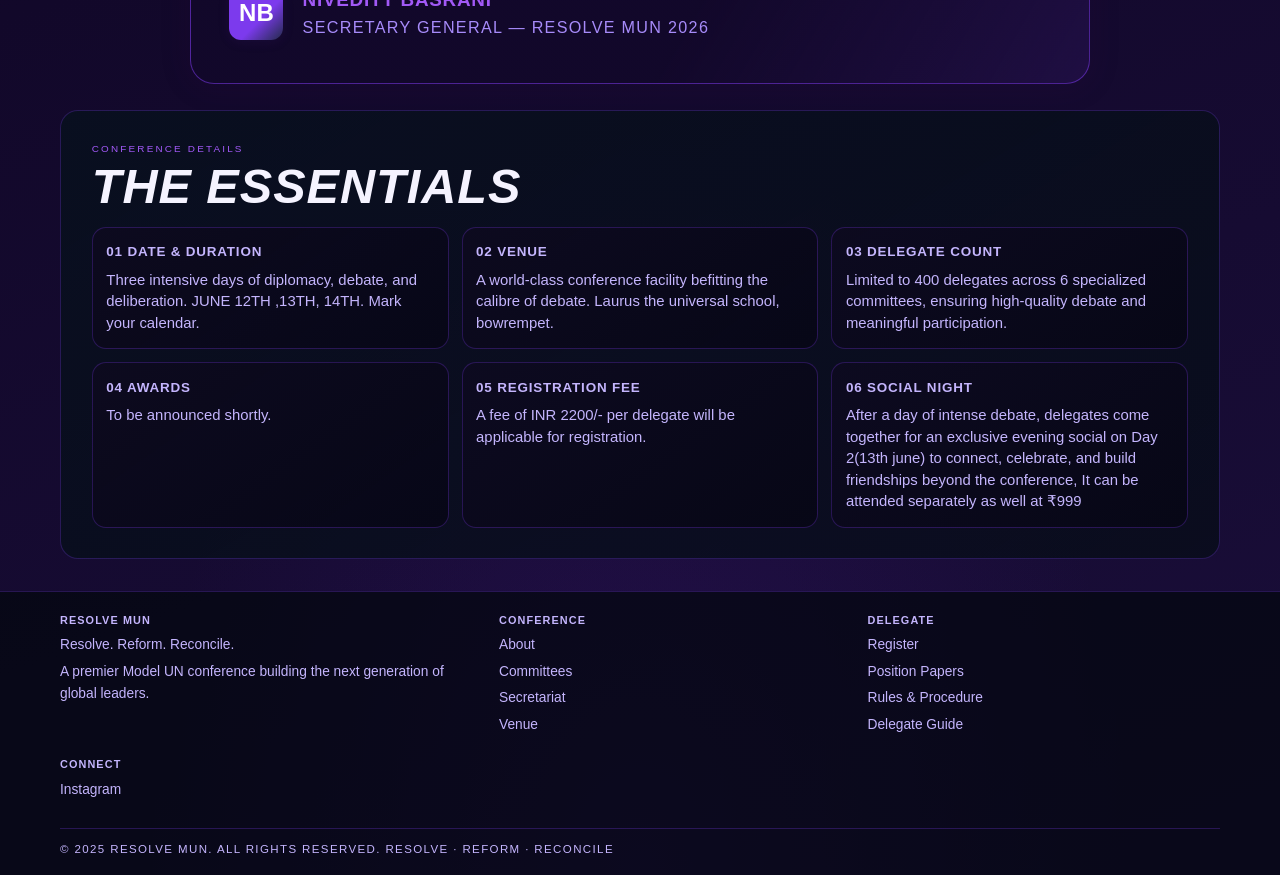
==== commit cd481497: "tiny changes" ====
--- a/about.html
+++ b/about.html
@@ -67,12 +67,12 @@
         <p class="section-kicker">Conference Details</p>
         <h2>The Essentials</h2>
         <div class="grid-3">
-          <article class="card"><h4>01 Date &amp; Duration</h4><p>Three intensive days of diplomacy, debate, and deliberation. Precise dates to be announced. Mark your calendar.</p></article>
-          <article class="card"><h4>02 Venue</h4><p>A world-class conference facility befitting the calibre of debate. Full venue details coming soon.</p></article>
-          <article class="card"><h4>03 Delegate Count</h4><p>Limited to 500 delegates across 8 specialized committees, ensuring high-quality debate and meaningful participation.</p></article>
-          <article class="card"><h4>04 Awards</h4><p>Best Delegate, Outstanding Delegate, Verbal Commendation, and Best Position Paper awards across all committees.</p></article>
-          <article class="card"><h4>05 Registration Fee</h4><p>Tiered registration available. Early bird pricing and institutional group rates available for schools and universities.</p></article>
-          <article class="card"><h4>06 Social Night</h4><p>After a day of intense debate, delegates come together for an exclusive evening social on Day 2 to connect, celebrate, and build friendships beyond the conference.</p></article>
+          <article class="card"><h4>01 Date &amp; Duration</h4><p>Three intensive days of diplomacy, debate, and deliberation. JUNE 12TH ,13TH, 14TH. Mark your calendar.</p></article>
+          <article class="card"><h4>02 Venue</h4><p>A world-class conference facility befitting the calibre of debate. Laurus the universal school, bowrempet.</p></article>
+          <article class="card"><h4>03 Delegate Count</h4><p>Limited to 400 delegates across 6 specialized committees, ensuring high-quality debate and meaningful participation.</p></article>
+          <article class="card"><h4>04 Awards</h4><p>To be announced shortly.</p></article>
+          <article class="card"><h4>05 Registration Fee</h4><p>A fee of INR 2200/- per delegate will be applicable for registration.</p></article>
+          <article class="card"><h4>06 Social Night</h4><p>After a day of intense debate, delegates come together for an exclusive evening social on Day 2(13th june) to connect, celebrate, and build friendships beyond the conference, It can be attended separately as well at ₹999</p></article>
         </div>
       </section>
 
--- a/style.css
+++ b/style.css
@@ -1,3 +1,55 @@
+@media (max-width: 600px) {
+  .sg-letter-section {
+    padding: 1.2rem 0.7rem !important;
+    border-radius: 14px !important;
+    max-width: 98vw !important;
+    margin: 1.2rem auto 0 auto !important;
+    box-shadow: 0 1px 12px 0 rgba(60,0,80,0.10) !important;
+  }
+  .sg-letter-section h1 {
+    font-size: 2.1rem !important;
+    word-break: break-word !important;
+    padding: 0 0.1em !important;
+    margin-bottom: 1.1rem !important;
+  }
+  .sg-letter-section blockquote {
+    font-size: 1rem !important;
+    padding: 0 0.7rem !important;
+    margin-bottom: 1.2rem !important;
+  }
+  .sg-letter {
+    font-size: 0.98rem !important;
+    line-height: 1.6 !important;
+    word-break: break-word !important;
+    padding: 0 0.1em !important;
+  }
+  .sg-letter-section .section-kicker {
+    font-size: 0.7rem !important;
+    padding: 0 0.1em !important;
+  }
+  .sg-letter-section div[style*="margin-top: 2.8rem"] {
+    flex-direction: column !important;
+    align-items: flex-start !important;
+    gap: 0.7rem !important;
+    margin-top: 1.5rem !important;
+  }
+  .sg-letter-section div[style*="width:54px"] {
+    width: 44px !important;
+    height: 44px !important;
+    font-size: 1.1rem !important;
+  }
+  .sg-letter-section div[style*="font-weight: bold"] {
+    font-size: 1rem !important;
+  }
+  .sg-letter-section div[style*="font-size: 1.01rem"] {
+    font-size: 0.92rem !important;
+  }
+}
+@media (max-width: 600px) {
+  .holo-card {
+    display: none !important;
+  }
+}
 @media (max-width: 600px) {
   /* Countdown box: tighter, more readable, less border radius */
   .countdown-wrap {
@@ -498,10 +550,113 @@
   box-shadow: 0 6px 28px rgba(155, 114, 245, 0.28);
 }
 
+
+
 .countdown-wrap {
-  margin-top: 1rem;
-  border-top: 1px solid var(--line);
-  padding-top: 1rem;
+  margin-top: 1.6rem;
+  width: 100%;
+  max-width: unset;
+  margin-left: 0;
+  margin-right: 0;
+  background: linear-gradient(120deg, rgba(124,58,237,0.18) 0%, rgba(192,132,252,0.13) 100%);
+  border-radius: 32px;
+  box-shadow: 0 8px 48px 0 rgba(124,58,237,0.18), 0 2.5px 0 rgba(192,132,252,0.13);
+  border: 2.5px solid var(--purple-bright);
+  padding: 2.2rem 2.5rem 1.5rem 2.5rem;
+  display: flex;
+  flex-direction: column;
+  align-items: center;
+  justify-content: center;
+}
+
+.mega-countdown {
+  width: calc(100% + 4rem);
+  margin-left: -2rem;
+  margin-right: -2rem;
+  max-width: none;
+  border-radius: 36px;
+  box-shadow: 0 12px 64px 0 rgba(124,58,237,0.22), 0 4px 0 rgba(192,132,252,0.15);
+  border: 2.5px solid var(--purple-bright);
+  padding: 2.7rem 0 2.2rem 0;
+}
+
+.mega-countdown .countdown-grid {
+  width: 100%;
+  gap: 2.5rem;
+  justify-content: center;
+}
+
+.mega-countdown .time-box {
+  border-radius: 24px;
+  border: 2.5px solid var(--purple-bright);
+  background: linear-gradient(120deg, rgba(124,58,237,0.18) 0%, rgba(192,132,252,0.13) 100%);
+  box-shadow: 0 4px 32px 0 rgba(124,58,237,0.13);
+  padding: 2.2rem 1.2rem 2rem 1.2rem;
+  min-width: 170px;
+  transition: box-shadow 0.2s, border-color 0.2s;
+}
+
+.mega-countdown .time-box span {
+  font-size: 3.8rem;
+  color: var(--purple-bright);
+  letter-spacing: 0.04em;
+  font-family: var(--font-display);
+  font-style: italic;
+  font-weight: 700;
+  text-shadow: 0 2px 24px rgba(192,132,252,0.22);
+}
+
+.mega-countdown .time-box small {
+  font-size: 1.25rem;
+  color: var(--text-soft);
+  margin-top: 0.5rem;
+  letter-spacing: 0.18em;
+  text-transform: uppercase;
+}
+
+.mega-countdown .countdown-label {
+  margin-top: 2.2rem;
+  font-size: 1.25rem;
+  color: var(--lavender);
+  letter-spacing: 0.22em;
+  text-transform: uppercase;
+  font-family: var(--font-display);
+  font-weight: 600;
+  text-align: center;
+  text-shadow: 0 2px 18px rgba(192,132,252,0.13);
+}
+
+.enhanced-countdown .countdown-grid {
+  width: 100%;
+  gap: 1.2rem;
+}
+
+.enhanced-countdown .time-box {
+  border-radius: 18px;
+  border: 1.5px solid var(--purple-bright);
+  background: linear-gradient(120deg, rgba(124,58,237,0.13) 0%, rgba(192,132,252,0.10) 100%);
+  box-shadow: 0 2px 18px 0 rgba(124,58,237,0.10);
+  padding: 1.2rem 0.5rem 1.1rem 0.5rem;
+  min-width: 120px;
+  transition: box-shadow 0.2s, border-color 0.2s;
+}
+
+.enhanced-countdown .time-box span {
+  font-size: 2.6rem;
+  color: var(--purple-bright);
+  letter-spacing: 0.04em;
+  font-family: var(--font-display);
+  font-style: italic;
+  font-weight: 700;
+  text-shadow: 0 2px 16px rgba(192,132,252,0.18);
+}
+
+.enhanced-countdown .time-box small {
+  font-size: 1.05rem;
+  color: var(--text-soft);
+  margin-top: 0.3rem;
+  letter-spacing: 0.18em;
+  text-transform: uppercase;
 }
 
 .countdown-head {
@@ -576,15 +731,22 @@
   }
 }
 
+
 .holo-card {
   position: relative;
   border-radius: 16px;
   border: 1px solid var(--line);
   overflow: hidden;
-  min-height: 210px;
+  min-height: 180px;
   background:
     linear-gradient(135deg, rgba(9, 19, 35, 0.88), rgba(5, 12, 22, 0.9)),
     radial-gradient(circle at 76% 26%, rgba(192, 132, 252, 0.14), transparent 35%);
+  display: flex;
+  align-items: center;
+  justify-content: center;
+  width: 100%;
+  max-width: 480px;
+  margin: 1.2rem auto 0 auto;
 }
 
 .holo-card::before {
@@ -632,30 +794,32 @@
 }
 
 .holo-label {
-  position: absolute;
-  left: 14px;
-  top: 12px;
-  margin: 0;
-  font-size: 0.6rem;
-  letter-spacing: 0.18em;
-  text-transform: uppercase;
-  color: var(--lavender);
-}
-
-.holo-ping {
-  position: absolute;
-  width: 7px;
-  height: 7px;
+  display: none;
+}
+
+.holo-core {
+  position: relative;
+  width: 90%;
+  max-width: 220px;
+  aspect-ratio: 1;
   border-radius: 50%;
-  background: var(--rose);
-  box-shadow: 0 0 10px rgba(232, 121, 168, 0.7);
-  animation: ping 3.2s ease-in-out infinite;
-}
-
-.holo-ping.a {
-  left: 24%;
+  border: 1px solid rgba(155, 114, 245, 0.48);
+  box-shadow: inset 0 0 28px rgba(155, 114, 245, 0.14), 0 0 22px rgba(155, 114, 245, 0.14);
+  animation: globeSpin 13s linear infinite;
+}
+  /* Venue image wide and responsive */
+.section img[alt="Venue"] {
+  width: 100%;
+  max-width: 100%;
+  display: block;
+  margin: 1.5rem 0 1.5rem 0;
+  border-radius: 1.2rem;
+  object-fit: cover;
+  max-height: 340px;
   top: 30%;
 }
+  
+
 
 .holo-ping.b {
   right: 20%;
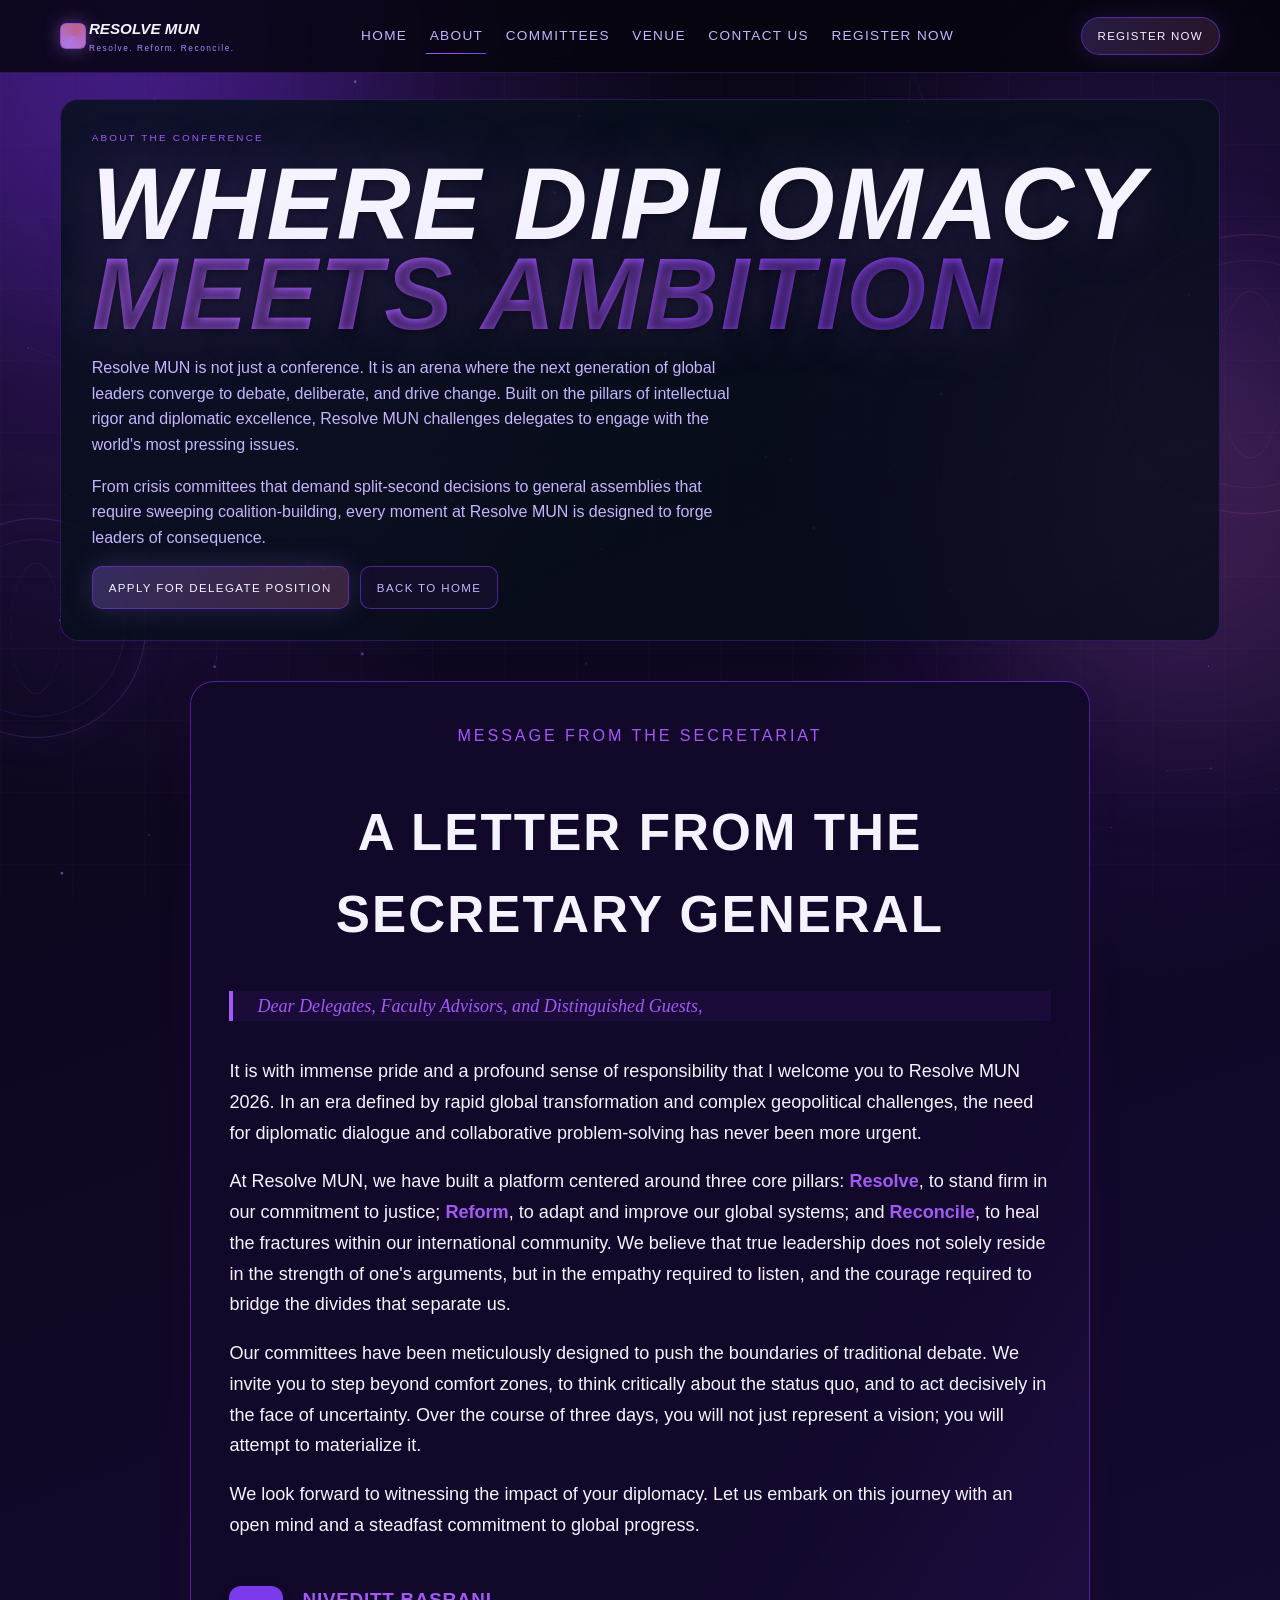
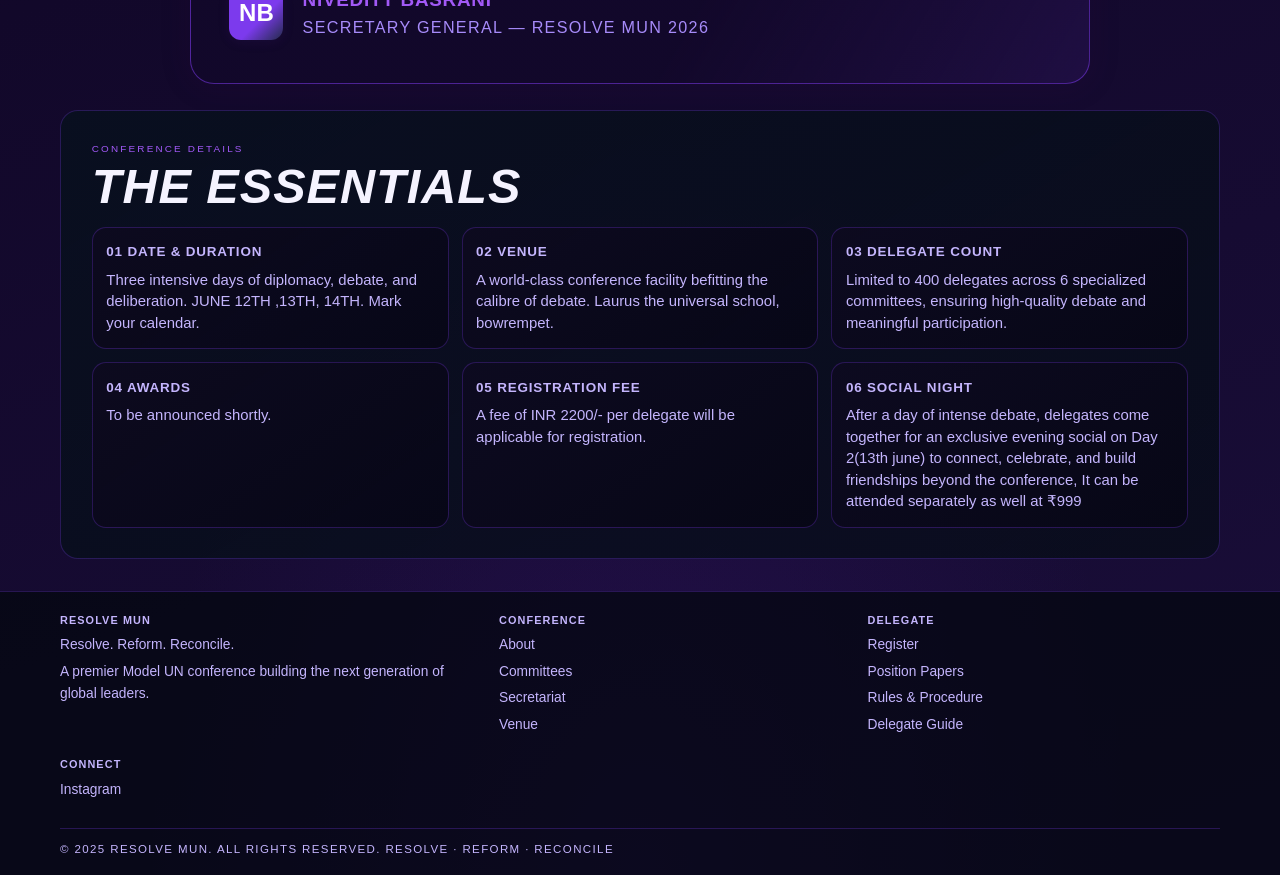
==== commit b3f96b77: "tiny changes" ====
--- a/about.html
+++ b/about.html
@@ -21,8 +21,9 @@
           <a href="index.html">Home</a>
           <a class="active" href="about.html">About</a>
           <a href="committees.html">Committees</a>
-          <a href="secretariat.html">Secretariat</a>
+          
           <a href="venue.html">Venue</a>
+          <a href="contact.html">Contact Us</a>
           <a href="register.html">Register Now</a>
         </nav>
         <a class="header-cta" href="register.html">Register Now</a>
--- a/style.css
+++ b/style.css
@@ -1,3 +1,12 @@
+  /* Mobile: left-align kicker and title */
+  @media (max-width: 700px) {
+    .cta-section .section-kicker {
+      text-align: left !important;
+      justify-content: flex-start !important;
+      align-items: flex-start !important;
+      display: block !important;
+    }
+  }
 @media (max-width: 600px) {
   .sg-letter-section {
     padding: 1.2rem 0.7rem !important;
@@ -5,57 +14,6 @@
     max-width: 98vw !important;
     margin: 1.2rem auto 0 auto !important;
     box-shadow: 0 1px 12px 0 rgba(60,0,80,0.10) !important;
-  }
-  .sg-letter-section h1 {
-    font-size: 2.1rem !important;
-    word-break: break-word !important;
-    padding: 0 0.1em !important;
-    margin-bottom: 1.1rem !important;
-  }
-  .sg-letter-section blockquote {
-    font-size: 1rem !important;
-    padding: 0 0.7rem !important;
-    margin-bottom: 1.2rem !important;
-  }
-  .sg-letter {
-    font-size: 0.98rem !important;
-    line-height: 1.6 !important;
-    word-break: break-word !important;
-    padding: 0 0.1em !important;
-  }
-  .sg-letter-section .section-kicker {
-    font-size: 0.7rem !important;
-    padding: 0 0.1em !important;
-  }
-  .sg-letter-section div[style*="margin-top: 2.8rem"] {
-    flex-direction: column !important;
-    align-items: flex-start !important;
-    gap: 0.7rem !important;
-    margin-top: 1.5rem !important;
-  }
-  .sg-letter-section div[style*="width:54px"] {
-    width: 44px !important;
-    height: 44px !important;
-    font-size: 1.1rem !important;
-  }
-  .sg-letter-section div[style*="font-weight: bold"] {
-    font-size: 1rem !important;
-  }
-  .sg-letter-section div[style*="font-size: 1.01rem"] {
-    font-size: 0.92rem !important;
-  }
-}
-@media (max-width: 600px) {
-  .holo-card {
-    display: none !important;
-  }
-}
-@media (max-width: 600px) {
-  /* Countdown box: tighter, more readable, less border radius */
-  .countdown-wrap {
-    padding: 0.7rem 0.5rem !important;
-    border-radius: 14px !important;
-    margin-bottom: 1.2rem !important;
   }
   .countdown-grid {
     gap: 0.22rem !important;
@@ -321,7 +279,7 @@
 .brand {
   display: flex;
   align-items: center;
-  gap: 0.65rem;
+  gap: 0.18rem;
   text-decoration: none;
   font-family: var(--font-display);
   font-style: italic;
@@ -555,108 +513,159 @@
 .countdown-wrap {
   margin-top: 1.6rem;
   width: 100%;
-  max-width: unset;
-  margin-left: 0;
-  margin-right: 0;
-  background: linear-gradient(120deg, rgba(124,58,237,0.18) 0%, rgba(192,132,252,0.13) 100%);
-  border-radius: 32px;
-  box-shadow: 0 8px 48px 0 rgba(124,58,237,0.18), 0 2.5px 0 rgba(192,132,252,0.13);
-  border: 2.5px solid var(--purple-bright);
-  padding: 2.2rem 2.5rem 1.5rem 2.5rem;
+  max-width: 440px;
+  margin-left: auto;
+  margin-right: auto;
+  background: rgba(124, 58, 237, 0.18); /* semi-transparent purple */
+  border-radius: 22px;
+  box-shadow: 0 6px 32px 0 rgba(124,58,237,0.13);
+  border: 2px solid var(--purple-bright);
+  padding: 2.1rem 1.5rem 1.5rem 1.5rem;
   display: flex;
   flex-direction: column;
   align-items: center;
-  justify-content: center;
-}
+}
+
 
 .mega-countdown {
-  width: calc(100% + 4rem);
-  margin-left: -2rem;
-  margin-right: -2rem;
-  max-width: none;
-  border-radius: 36px;
-  box-shadow: 0 12px 64px 0 rgba(124,58,237,0.22), 0 4px 0 rgba(192,132,252,0.15);
-  border: 2.5px solid var(--purple-bright);
-  padding: 2.7rem 0 2.2rem 0;
+  width: 100%;
+  margin: 0 auto;
+  max-width: 520px;
+  border-radius: 20px;
+  border: 1px solid var(--line);
+  background: linear-gradient(140deg, rgba(10, 18, 32, 0.95), rgba(8, 15, 28, 0.75));
+  box-shadow: inset 0 1px 0 rgba(255, 255, 255, 0.05), 0 18px 50px rgba(0, 0, 0, 0.35);
+  padding: clamp(1.1rem, 2.6vw, 2.1rem);
+  display: flex;
+  flex-direction: column;
+  align-items: center;
 }
 
 .mega-countdown .countdown-grid {
   width: 100%;
-  gap: 2.5rem;
+  gap: 1.1rem;
   justify-content: center;
+  display: flex;
+  align-items: center;
+  margin-bottom: 0.7rem;
 }
 
 .mega-countdown .time-box {
-  border-radius: 24px;
-  border: 2.5px solid var(--purple-bright);
-  background: linear-gradient(120deg, rgba(124,58,237,0.18) 0%, rgba(192,132,252,0.13) 100%);
-  box-shadow: 0 4px 32px 0 rgba(124,58,237,0.13);
-  padding: 2.2rem 1.2rem 2rem 1.2rem;
-  min-width: 170px;
+  border-radius: 14px;
+  border: 1px solid var(--line);
+  background: linear-gradient(145deg, rgba(14, 10, 32, 0.9), rgba(8, 7, 22, 0.86));
+  box-shadow: none !important;
+  padding: 0.85rem 1.1rem 0.7rem 1.1rem;
+  min-width: 68px;
   transition: box-shadow 0.2s, border-color 0.2s;
 }
 
 .mega-countdown .time-box span {
-  font-size: 3.8rem;
+  font-size: 1.18rem;
   color: var(--purple-bright);
   letter-spacing: 0.04em;
   font-family: var(--font-display);
   font-style: italic;
   font-weight: 700;
-  text-shadow: 0 2px 24px rgba(192,132,252,0.22);
+  text-shadow: none !important;
 }
 
 .mega-countdown .time-box small {
-  font-size: 1.25rem;
+  font-size: 0.61rem;
   color: var(--text-soft);
-  margin-top: 0.5rem;
-  letter-spacing: 0.18em;
-  text-transform: uppercase;
+  margin-top: 0.13rem;
+  letter-spacing: 0.13em;
+  text-transform: uppercase;
+  font-family: var(--font-display);
+  font-weight: 600;
+  font-style: normal;
 }
 
 .mega-countdown .countdown-label {
-  margin-top: 2.2rem;
-  font-size: 1.25rem;
+  margin-bottom: 0.7rem;
+  font-size: 0.81rem;
   color: var(--lavender);
-  letter-spacing: 0.22em;
+  letter-spacing: 0.12em;
   text-transform: uppercase;
   font-family: var(--font-display);
   font-weight: 600;
   text-align: center;
-  text-shadow: 0 2px 18px rgba(192,132,252,0.13);
+  text-shadow: none !important;
 }
 
 .enhanced-countdown .countdown-grid {
   width: 100%;
-  gap: 1.2rem;
+  gap: 1rem;
 }
 
 .enhanced-countdown .time-box {
-  border-radius: 18px;
-  border: 1.5px solid var(--purple-bright);
-  background: linear-gradient(120deg, rgba(124,58,237,0.13) 0%, rgba(192,132,252,0.10) 100%);
-  box-shadow: 0 2px 18px 0 rgba(124,58,237,0.10);
-  padding: 1.2rem 0.5rem 1.1rem 0.5rem;
-  min-width: 120px;
+  border-radius: 14px;
+  border: 2.2px solid var(--purple-bright);
+  background: transparent;
+  box-shadow: none !important;
+  padding: 1.1rem 1.2rem 1.1rem 1.2rem;
+  min-width: 90px;
   transition: box-shadow 0.2s, border-color 0.2s;
 }
 
 .enhanced-countdown .time-box span {
-  font-size: 2.6rem;
+  font-size: 2.1rem;
   color: var(--purple-bright);
   letter-spacing: 0.04em;
   font-family: var(--font-display);
   font-style: italic;
   font-weight: 700;
-  text-shadow: 0 2px 16px rgba(192,132,252,0.18);
+  text-shadow: none !important;
 }
 
 .enhanced-countdown .time-box small {
   font-size: 1.05rem;
   color: var(--text-soft);
-  margin-top: 0.3rem;
+  margin-top: 0.18rem;
   letter-spacing: 0.18em;
   text-transform: uppercase;
+  font-family: var(--font-display);
+  font-weight: 600;
+  font-style: normal;
+}
+.enhanced-countdown .countdown-label {
+  margin-top: 1.2rem;
+  font-size: 1.12rem;
+  color: var(--lavender);
+  letter-spacing: 0.18em;
+  text-transform: uppercase;
+  font-family: var(--font-display);
+  font-weight: 700;
+  text-align: center;
+  text-shadow: none !important;
+}
+@media (max-width: 700px) {
+  .enhanced-countdown .countdown-grid {
+    gap: 0.13rem;
+  }
+  .enhanced-countdown .time-box {
+    min-width: 32px;
+    padding: 0.22rem 0.01rem 0.22rem 0.01rem;
+    box-shadow: none !important;
+    border-radius: 9px;
+  }
+  .enhanced-countdown .time-box span {
+    font-size: 0.62rem;
+    text-shadow: none !important;
+  }
+  .enhanced-countdown .time-box small {
+    font-size: 0.38rem;
+  }
+  .enhanced-countdown .countdown-label {
+    font-size: 0.48rem;
+    margin-top: 0.18rem;
+    text-shadow: none !important;
+  }
+  .cta-section .title-xl {
+    text-align: left !important;
+    justify-content: flex-start !important;
+    align-items: flex-start !important;
+  }
 }
 
 .countdown-head {
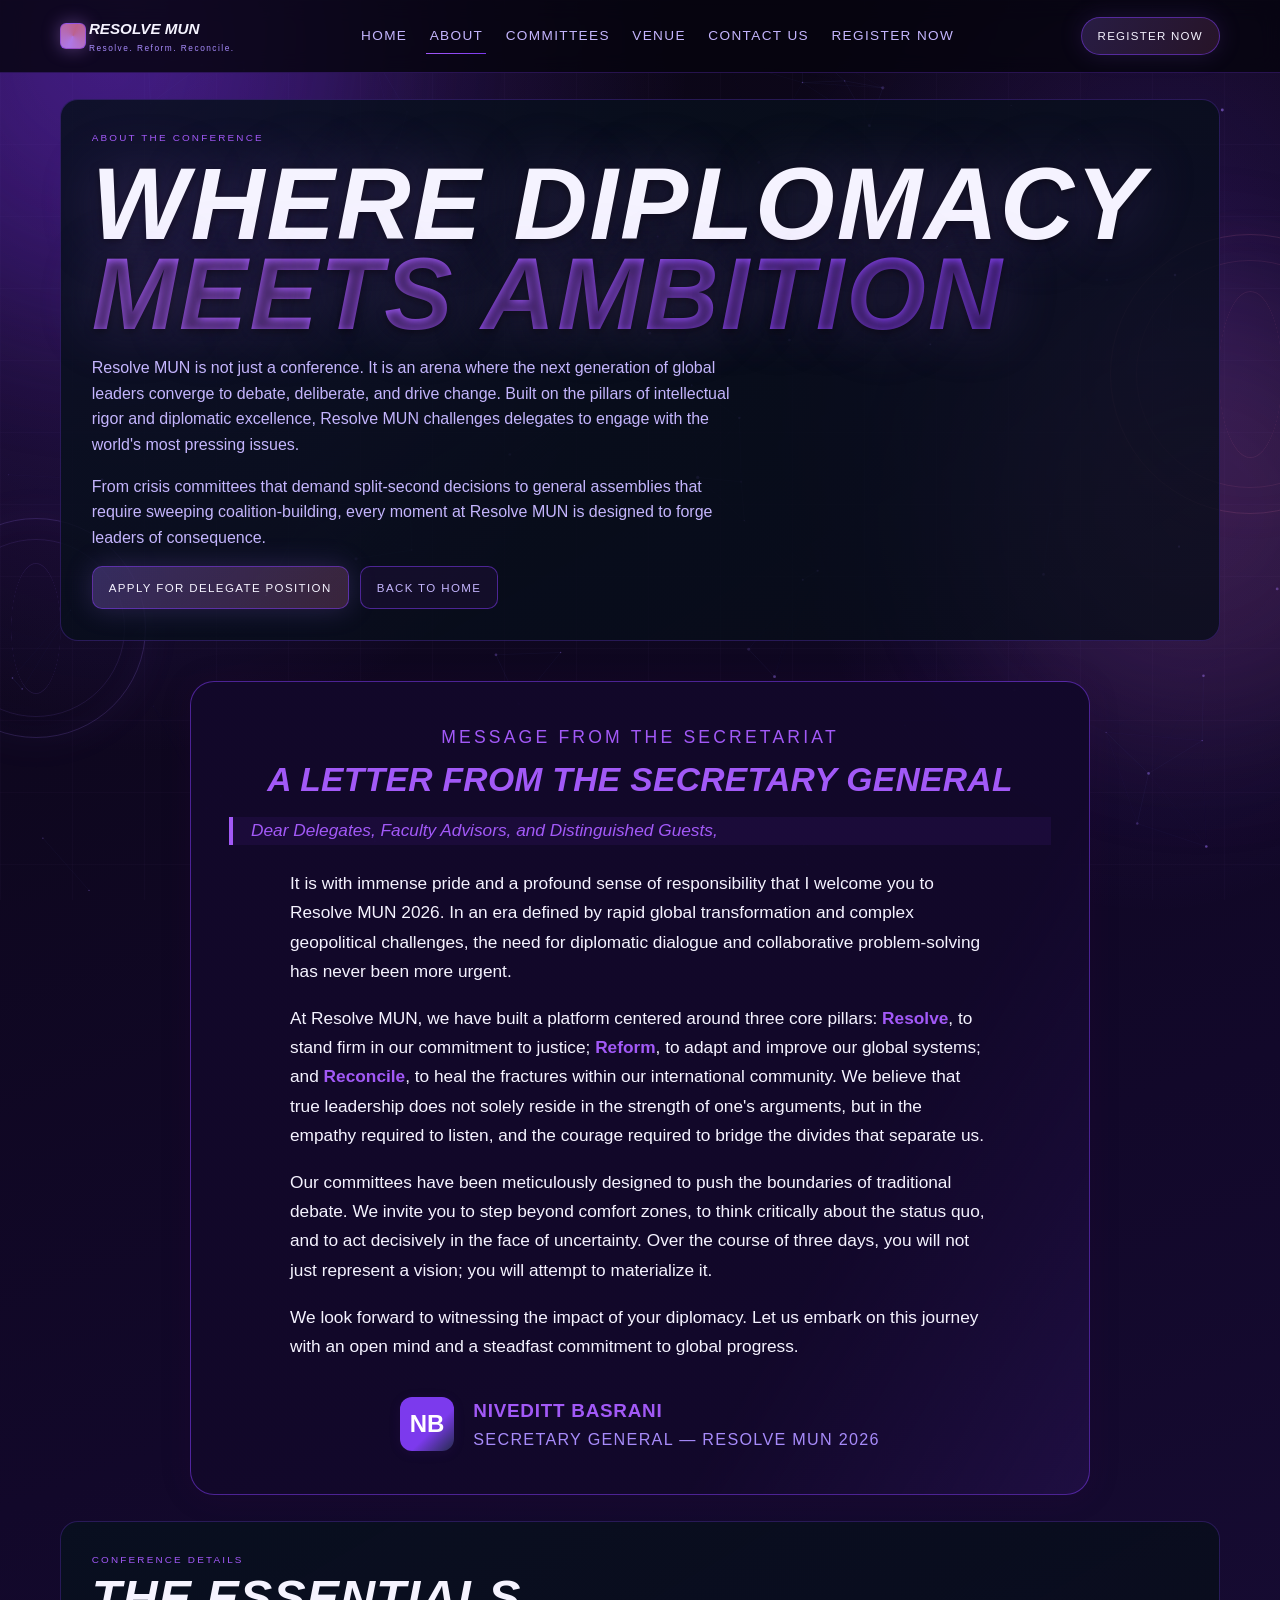
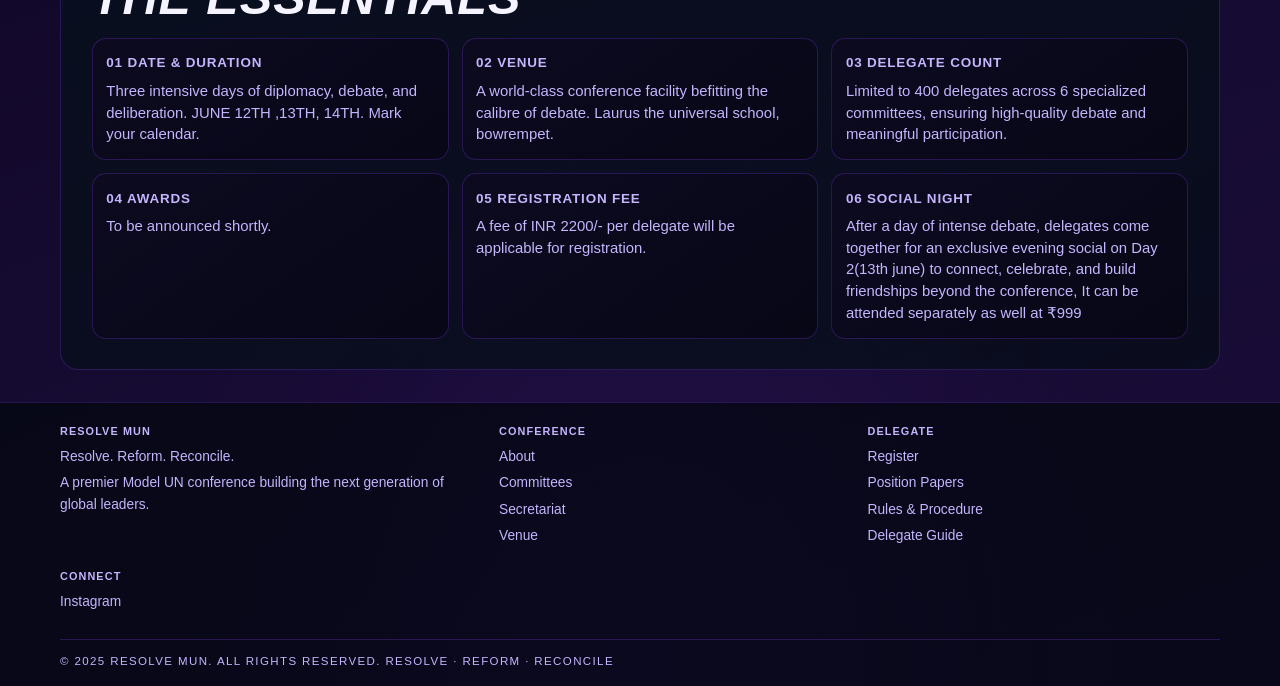
==== commit d8408144: "logo chanhes" ====
--- a/about.html
+++ b/about.html
@@ -6,6 +6,7 @@
     <title>About | Resolve MUN 2026</title>
     <meta name="description" content="About Resolve MUN 2026 and key conference details." />
     <link rel="stylesheet" href="style.css" />
+    <link rel="icon" type="image/png" href="assets/images/logo.png" />
   </head>
   <body>
     <div class="ambient" aria-hidden="true"></div>
@@ -44,18 +45,18 @@
 
       <!-- Secretary General's Letter: visually distinct, new style -->
       <section class="section reveal sg-letter-section" style="max-width: 900px; margin: 2.5rem auto 0 auto; background: linear-gradient(120deg, rgba(18,8,42,0.98) 70%, rgba(124,58,237,0.10) 100%); border-radius: 24px; box-shadow: 0 2px 32px 0 rgba(60,0,80,0.13); padding: 2.8rem 2.4rem; border: 1.5px solid var(--line-strong);">
-        <p class="section-kicker" style="text-align:center; letter-spacing:0.18em; color:var(--purple-bright); font-family:var(--font-display);">MESSAGE FROM THE SECRETARIAT</p>
-        <h1 style="text-align:center; font-size:3.2rem; font-family:var(--font-display); font-weight:900; letter-spacing:0.04em; margin-bottom:2.2rem; color:var(--text-main); text-transform:uppercase;">A LETTER FROM THE SECRETARY GENERAL</h1>
-        <blockquote style="border-left: 4px solid var(--purple-bright); margin: 0 0 2.2rem 0; padding: 0 1.5rem; background: rgba(124,58,237,0.08); font-size:1.18rem; font-style:italic; color:var(--purple-bright); font-family:var(--font-nav);">
-          <span style="color:var(--purple-bright); font-size:1.13rem; font-style:italic;">Dear Delegates, Faculty Advisors, and Distinguished Guests,</span>
+        <p class="section-kicker" style="text-align:center; letter-spacing:0.18em; color:var(--purple-bright); font-family:var(--font-display); font-size:1.1rem; margin-bottom:0.7rem;">MESSAGE FROM THE SECRETARIAT</p>
+        <h2 style="text-align:center; font-size:2.1rem; font-family:var(--font-display); font-weight:800; letter-spacing:0.01em; margin-bottom:1.3rem; color:var(--purple-bright); text-transform:uppercase;">A Letter from the Secretary General</h2>
+        <blockquote style="border-left: 4px solid var(--purple-bright); margin: 0 0 1.5rem 0; padding: 0 1.1rem; background: rgba(124,58,237,0.08); font-size:1.08rem; font-style:italic; color:var(--purple-bright); font-family:var(--font-display);">
+          <span>Dear Delegates, Faculty Advisors, and Distinguished Guests,</span>
         </blockquote>
-        <div class="sg-letter" style="color: var(--text-main); font-size:1.13rem; line-height:1.7; font-family:var(--font-body);">
+        <div class="sg-letter" style="color: var(--text-main); font-size:1.08rem; line-height:1.7; font-family:var(--font-body); max-width: 700px; margin: 0 auto;">
           <p>It is with immense pride and a profound sense of responsibility that I welcome you to Resolve MUN 2026. In an era defined by rapid global transformation and complex geopolitical challenges, the need for diplomatic dialogue and collaborative problem-solving has never been more urgent.</p>
           <p>At Resolve MUN, we have built a platform centered around three core pillars: <b style="color:var(--purple-bright)">Resolve</b>, to stand firm in our commitment to justice; <b style="color:var(--purple-bright)">Reform</b>, to adapt and improve our global systems; and <b style="color:var(--purple-bright)">Reconcile</b>, to heal the fractures within our international community. We believe that true leadership does not solely reside in the strength of one's arguments, but in the empathy required to listen, and the courage required to bridge the divides that separate us.</p>
           <p>Our committees have been meticulously designed to push the boundaries of traditional debate. We invite you to step beyond comfort zones, to think critically about the status quo, and to act decisively in the face of uncertainty. Over the course of three days, you will not just represent a vision; you will attempt to materialize it.</p>
           <p>We look forward to witnessing the impact of your diplomacy. Let us embark on this journey with an open mind and a steadfast commitment to global progress.</p>
         </div>
-        <div style="margin-top: 2.8rem; display:flex; align-items:center; gap:1.2rem;">
+        <div style="margin-top: 2.2rem; display:flex; align-items:center; gap:1.2rem; justify-content:center;">
           <div style="background:linear-gradient(135deg,#7c3aed 60%,#232b4a 100%); border-radius:12px; width:54px; height:54px; display:flex; align-items:center; justify-content:center; font-size:1.5rem; font-weight:700; color:#fff; box-shadow:0 2px 12px 0 rgba(76,29,149,0.13); font-family:var(--font-display);">NB</div>
           <div>
             <div style="font-weight: bold; font-size: 1.18rem; letter-spacing:0.04em; color:var(--purple-bright); font-family:var(--font-display);">NIVEDITT BASRANI</div>
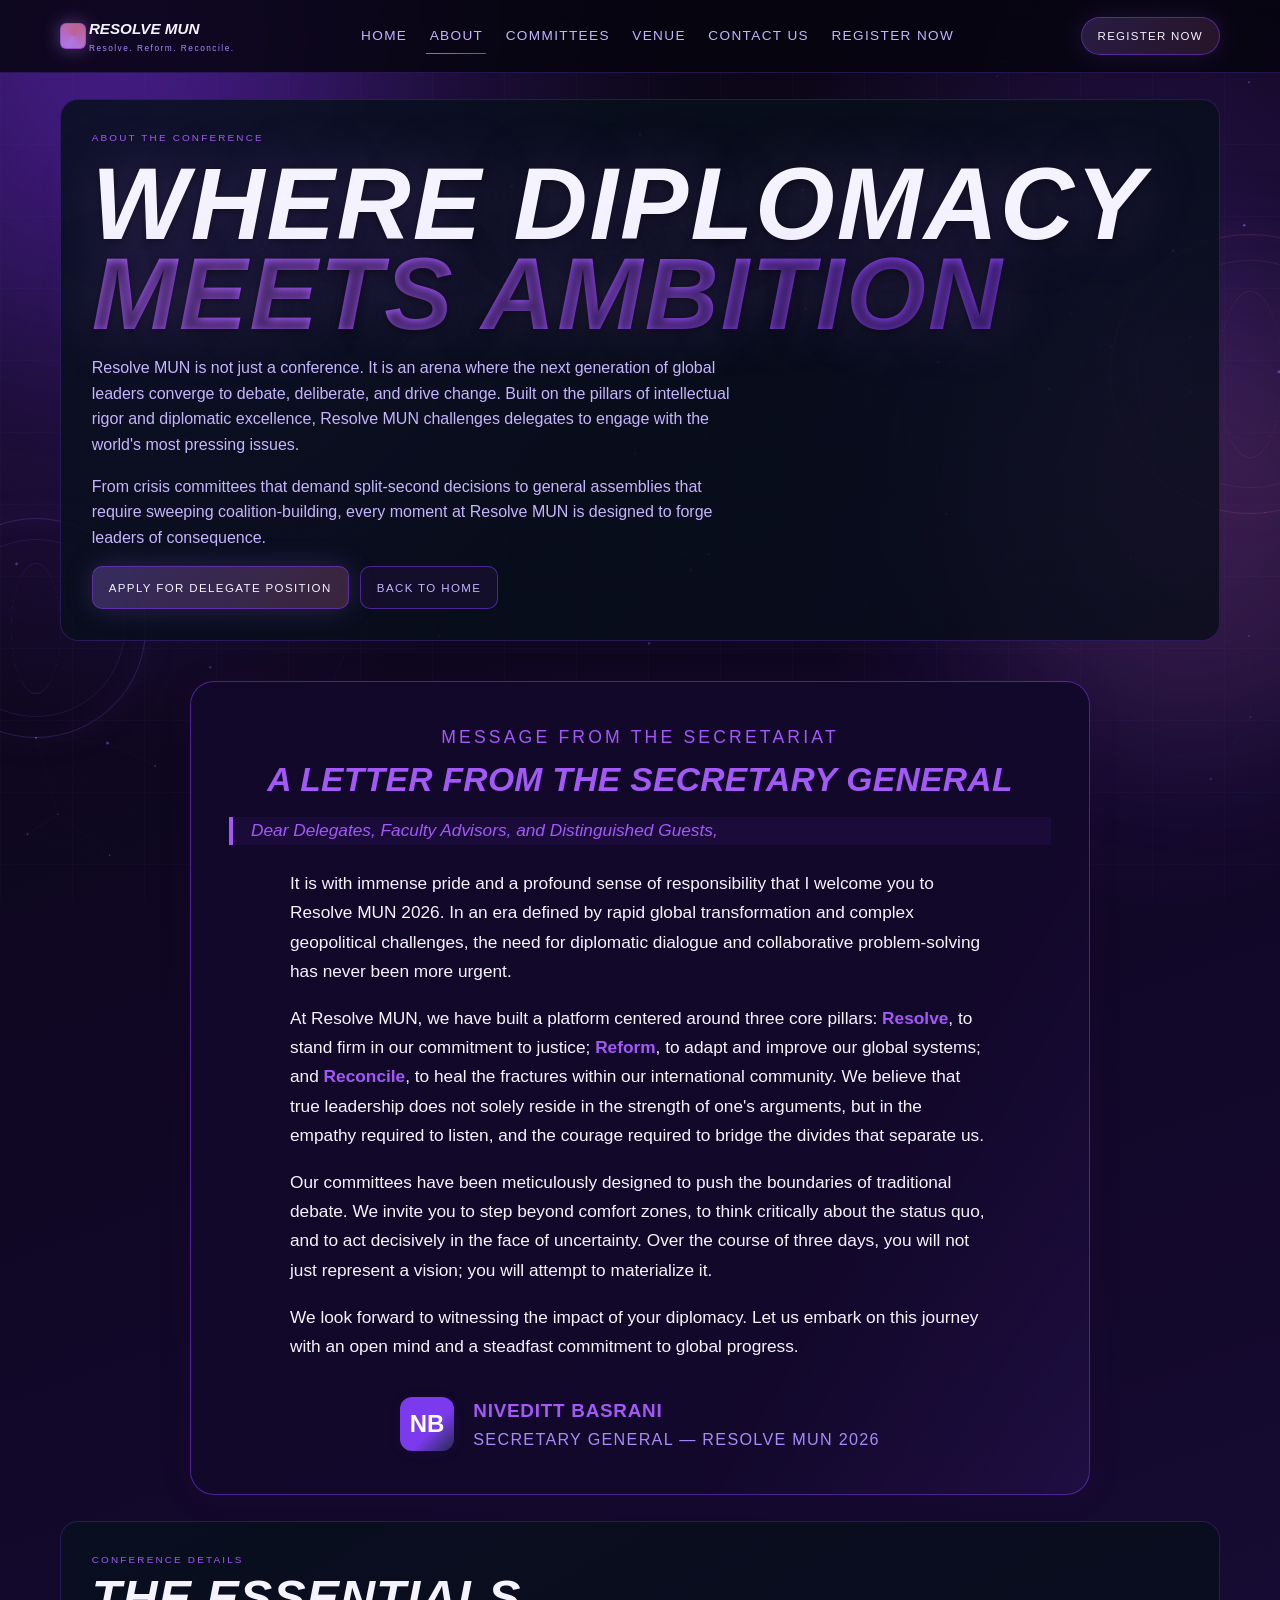
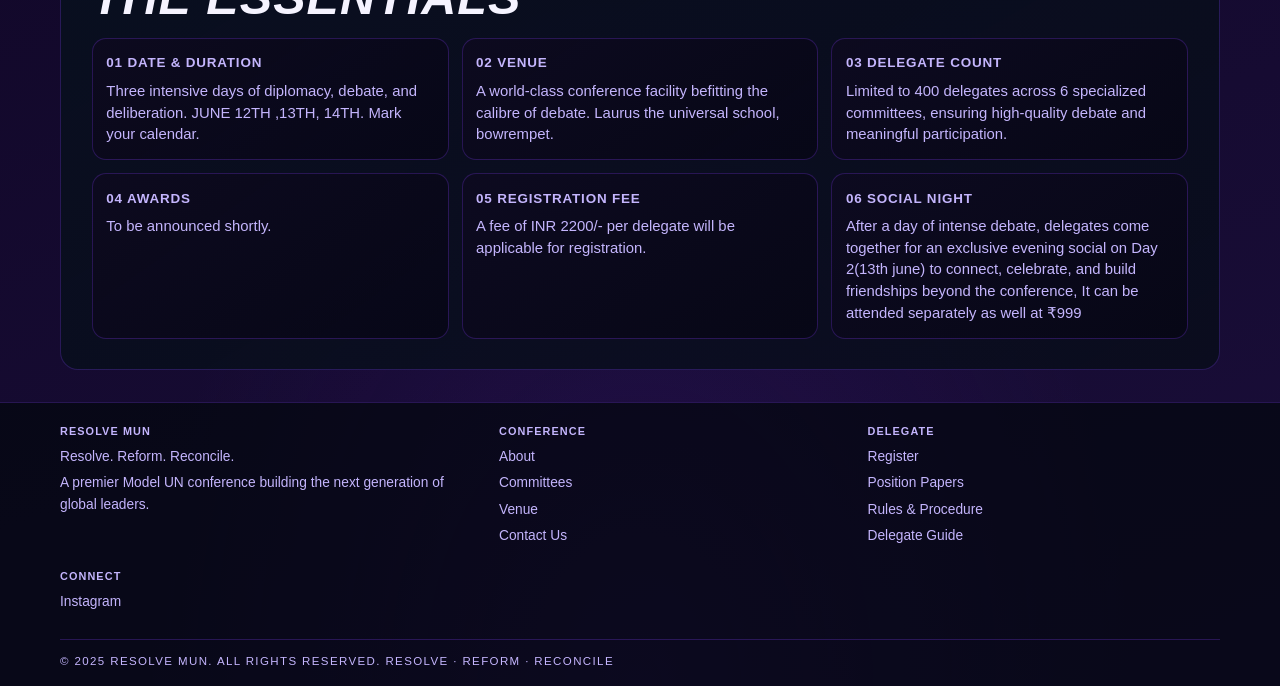
==== commit 667c39c5: "logo chanhes" ====
--- a/about.html
+++ b/about.html
@@ -91,8 +91,8 @@
           <h5>Conference</h5>
           <p><a href="about.html">About</a></p>
           <p><a href="committees.html">Committees</a></p>
-          <p><a href="secretariat.html">Secretariat</a></p>
           <p><a href="venue.html">Venue</a></p>
+          <p><a href="contact.html">Contact Us</a></p>
         </section>
         <section>
           <h5>Delegate</h5>
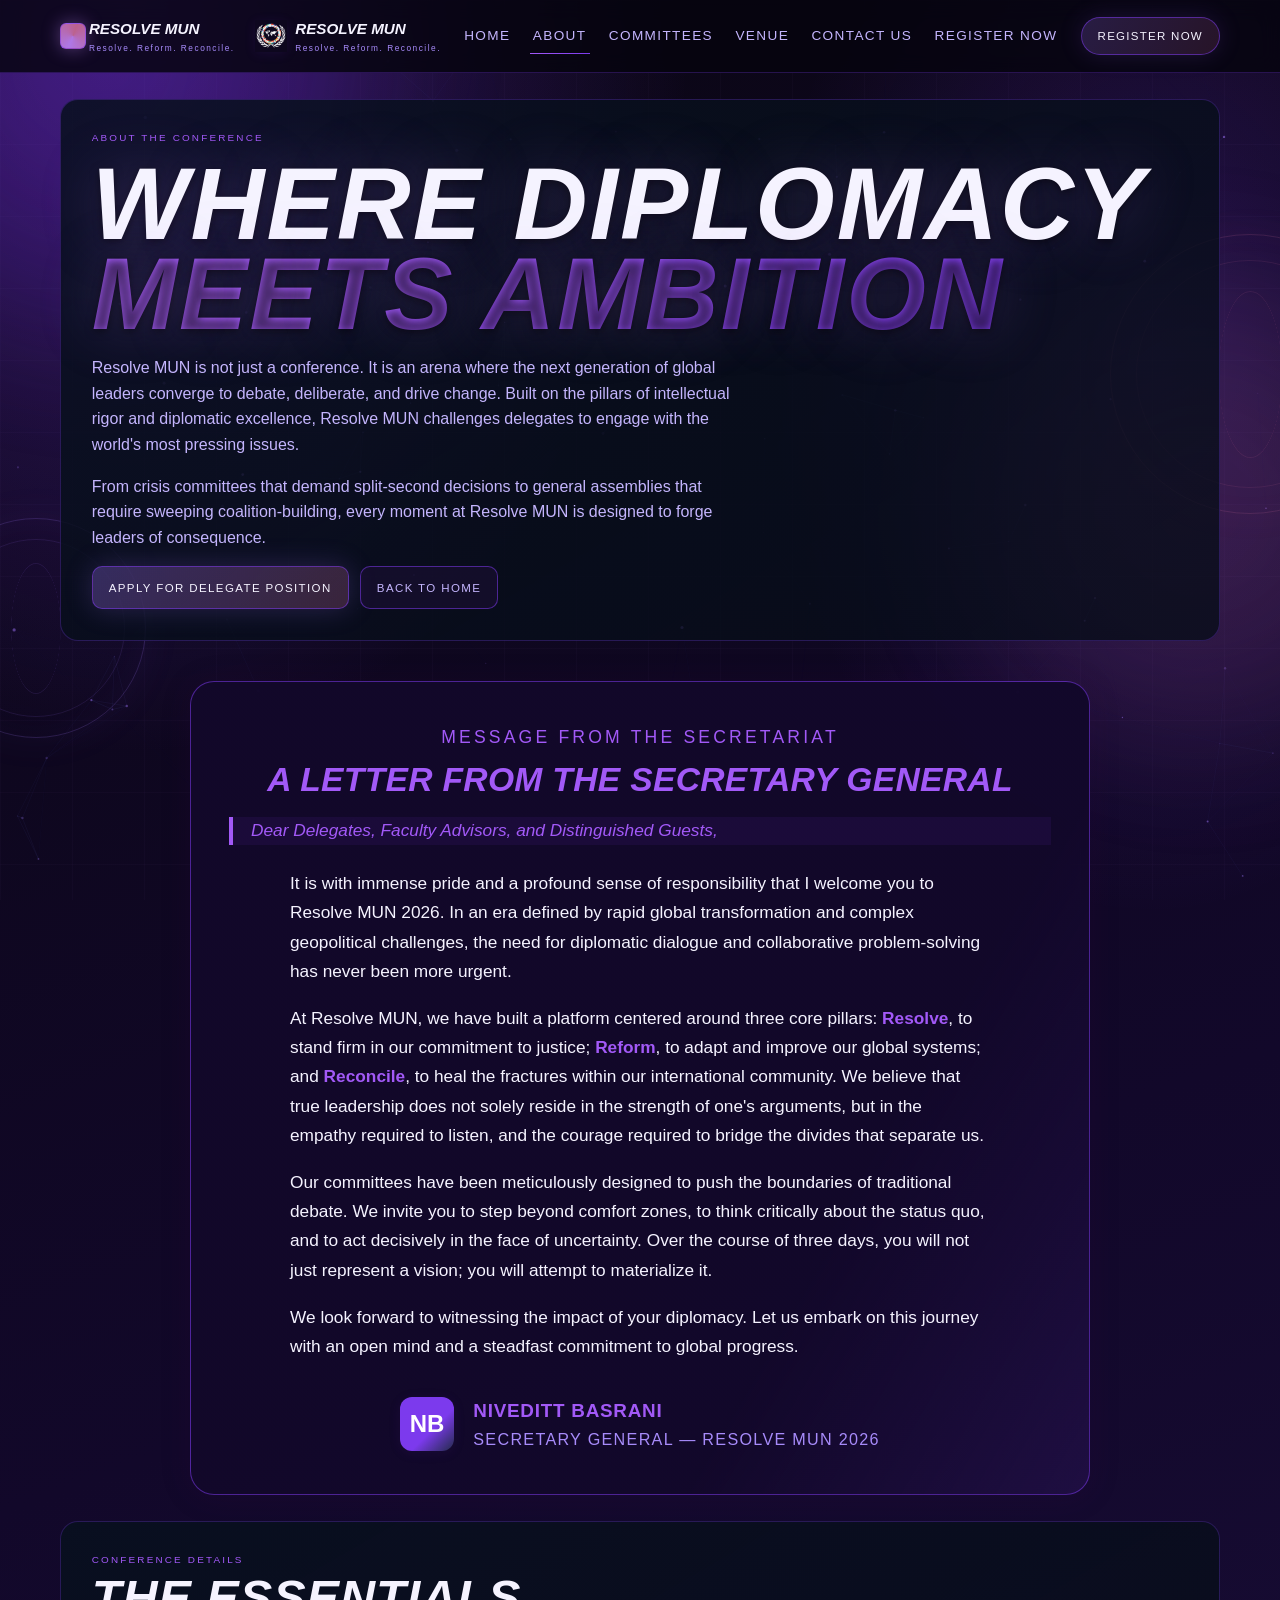
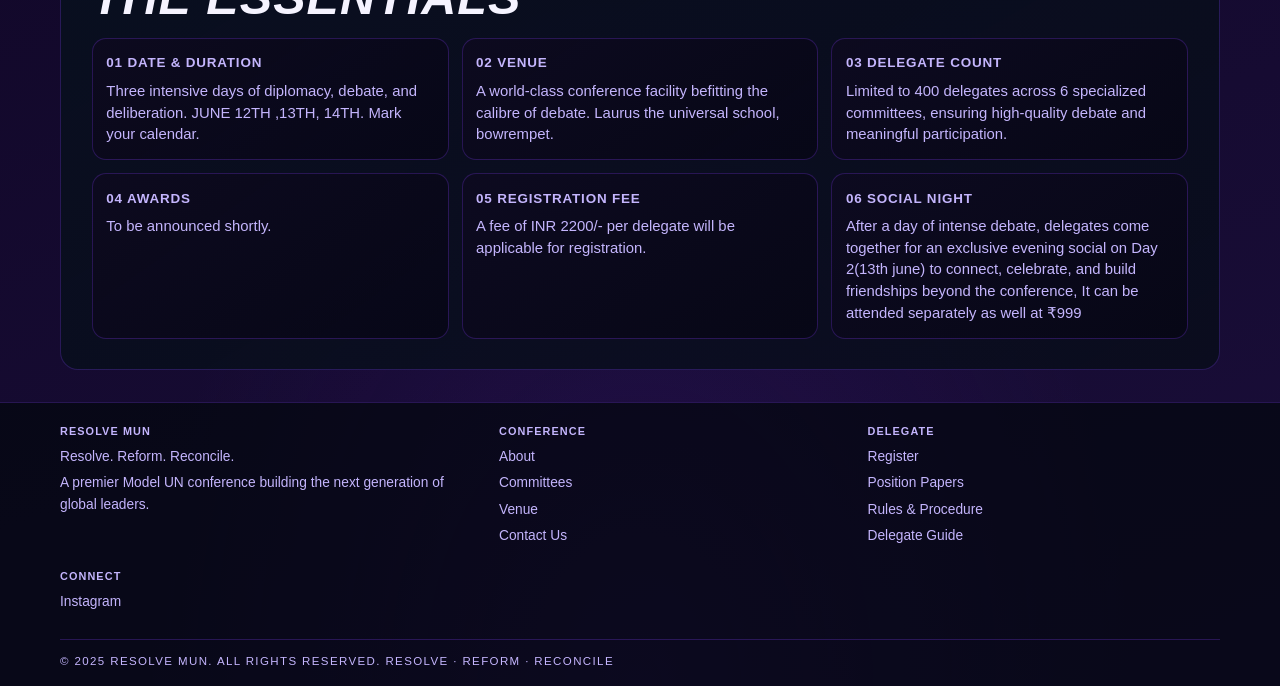
==== commit 1f46d2b0: "logo chanhes" ====
--- a/about.html
+++ b/about.html
@@ -17,6 +17,10 @@
     <header class="site-header">
       <div class="header-inner">
         <a class="brand" href="index.html"><span class="brand-mark" aria-hidden="true"></span><span class="brand-text">RESOLVE MUN<span class="brand-sub">Resolve. Reform. Reconcile.</span></span></a>
+              <a class="brand" href="index.html" aria-label="Resolve MUN Home">
+                <img src="assets/images/logo.png" alt="Resolve MUN Logo" style="height:32px;width:auto;margin-right:0.35rem;vertical-align:middle;box-shadow:0 2px 12px rgba(124,58,237,0.10);object-fit:contain;" />
+                <span class="brand-text">RESOLVE MUN<span class="brand-sub">Resolve. Reform. Reconcile.</span></span>
+              </a>
         <button class="menu-btn" data-menu-toggle aria-expanded="false" aria-label="Toggle menu">Menu</button>
         <nav class="nav-links">
           <a href="index.html">Home</a>
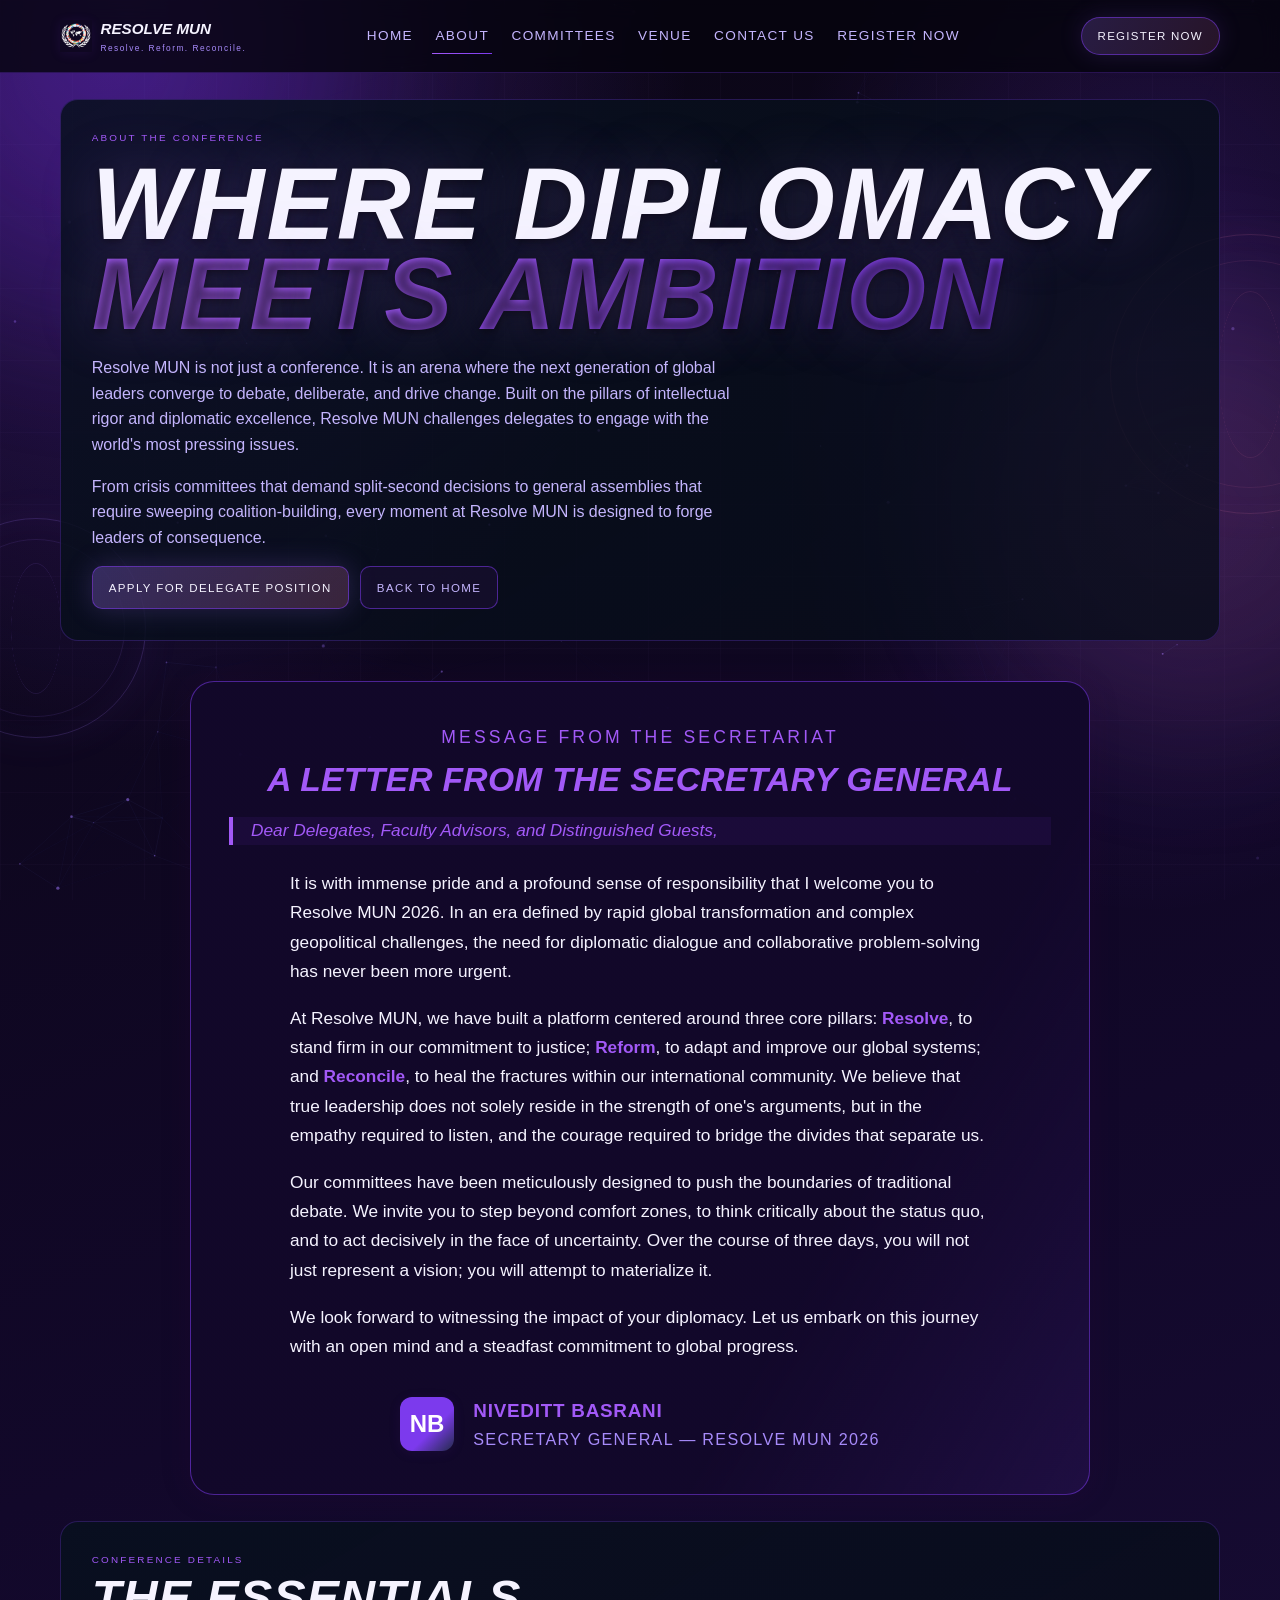
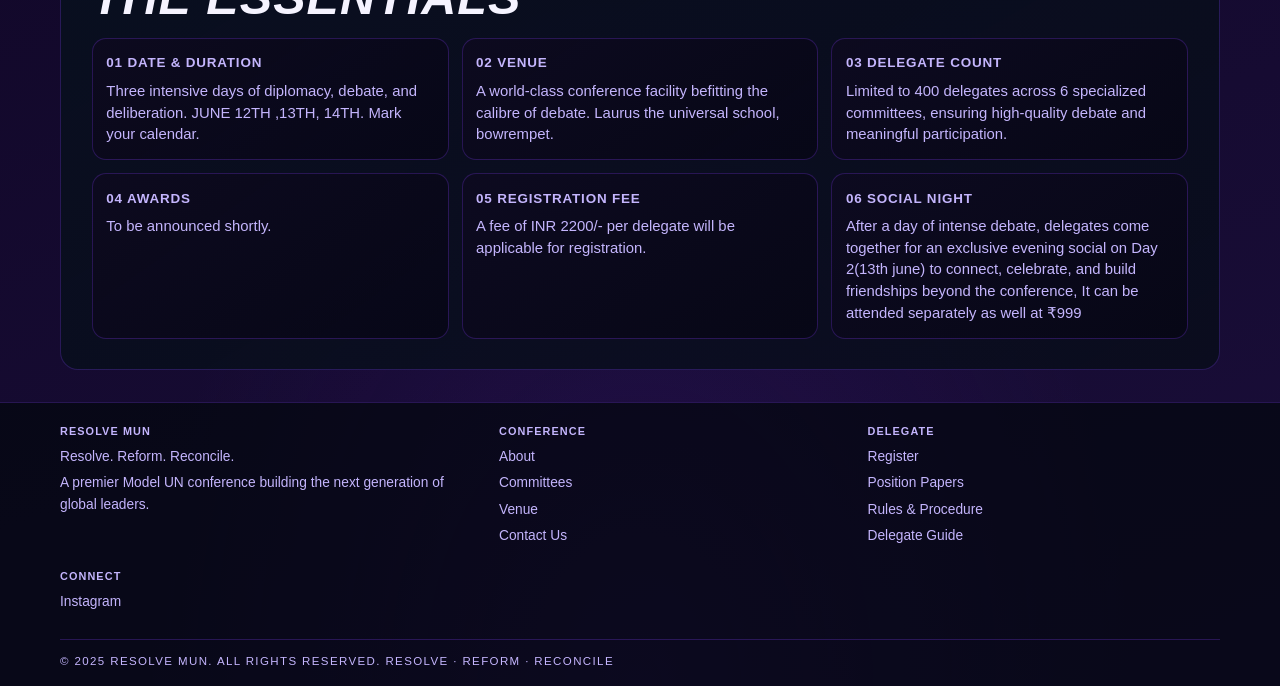
==== commit b1903c26: "logo chanhes" ====
--- a/about.html
+++ b/about.html
@@ -16,11 +16,10 @@
 
     <header class="site-header">
       <div class="header-inner">
-        <a class="brand" href="index.html"><span class="brand-mark" aria-hidden="true"></span><span class="brand-text">RESOLVE MUN<span class="brand-sub">Resolve. Reform. Reconcile.</span></span></a>
-              <a class="brand" href="index.html" aria-label="Resolve MUN Home">
-                <img src="assets/images/logo.png" alt="Resolve MUN Logo" style="height:32px;width:auto;margin-right:0.35rem;vertical-align:middle;box-shadow:0 2px 12px rgba(124,58,237,0.10);object-fit:contain;" />
-                <span class="brand-text">RESOLVE MUN<span class="brand-sub">Resolve. Reform. Reconcile.</span></span>
-              </a>
+        <a class="brand" href="index.html" aria-label="Resolve MUN Home">
+          <img src="assets/images/logo.png" alt="Resolve MUN Logo" style="height:32px;width:auto;margin-right:0.35rem;vertical-align:middle;box-shadow:0 2px 12px rgba(124,58,237,0.10);object-fit:contain;" />
+          <span class="brand-text">RESOLVE MUN<span class="brand-sub">Resolve. Reform. Reconcile.</span></span>
+        </a>
         <button class="menu-btn" data-menu-toggle aria-expanded="false" aria-label="Toggle menu">Menu</button>
         <nav class="nav-links">
           <a href="index.html">Home</a>
